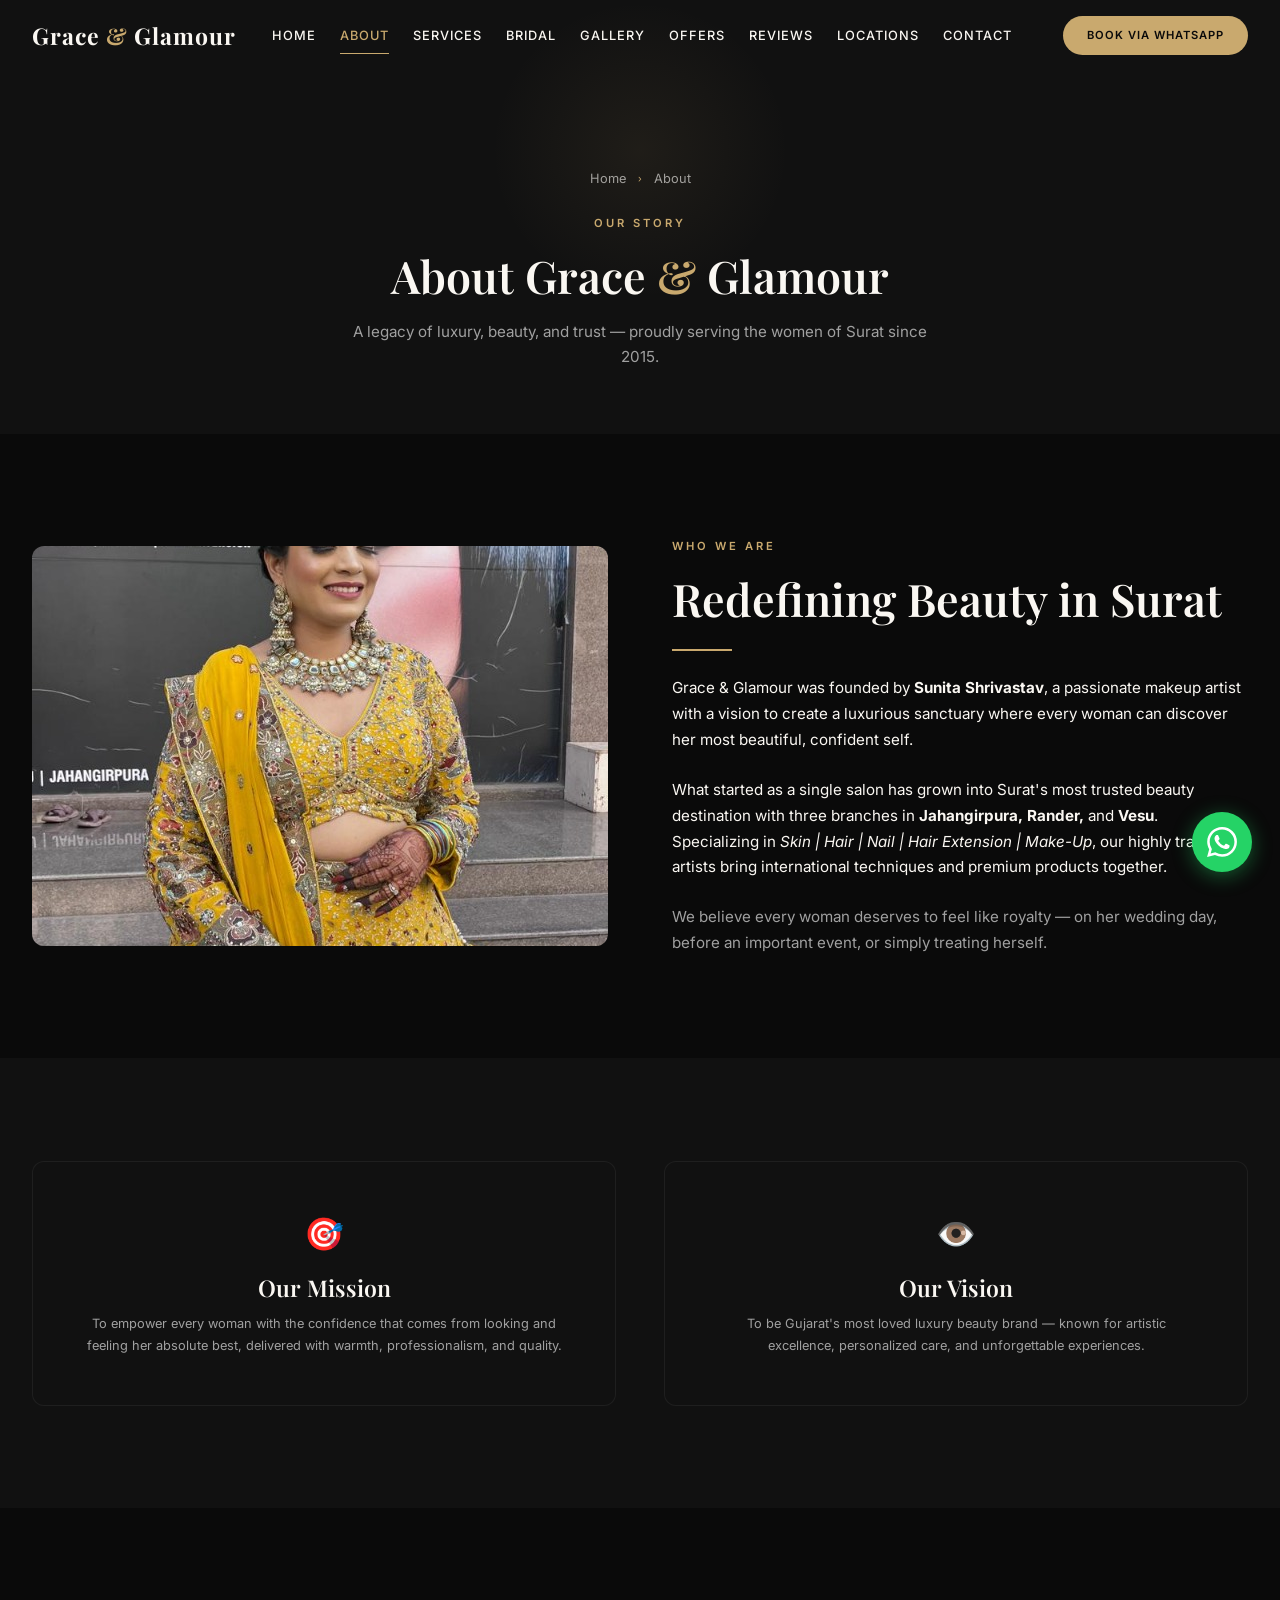
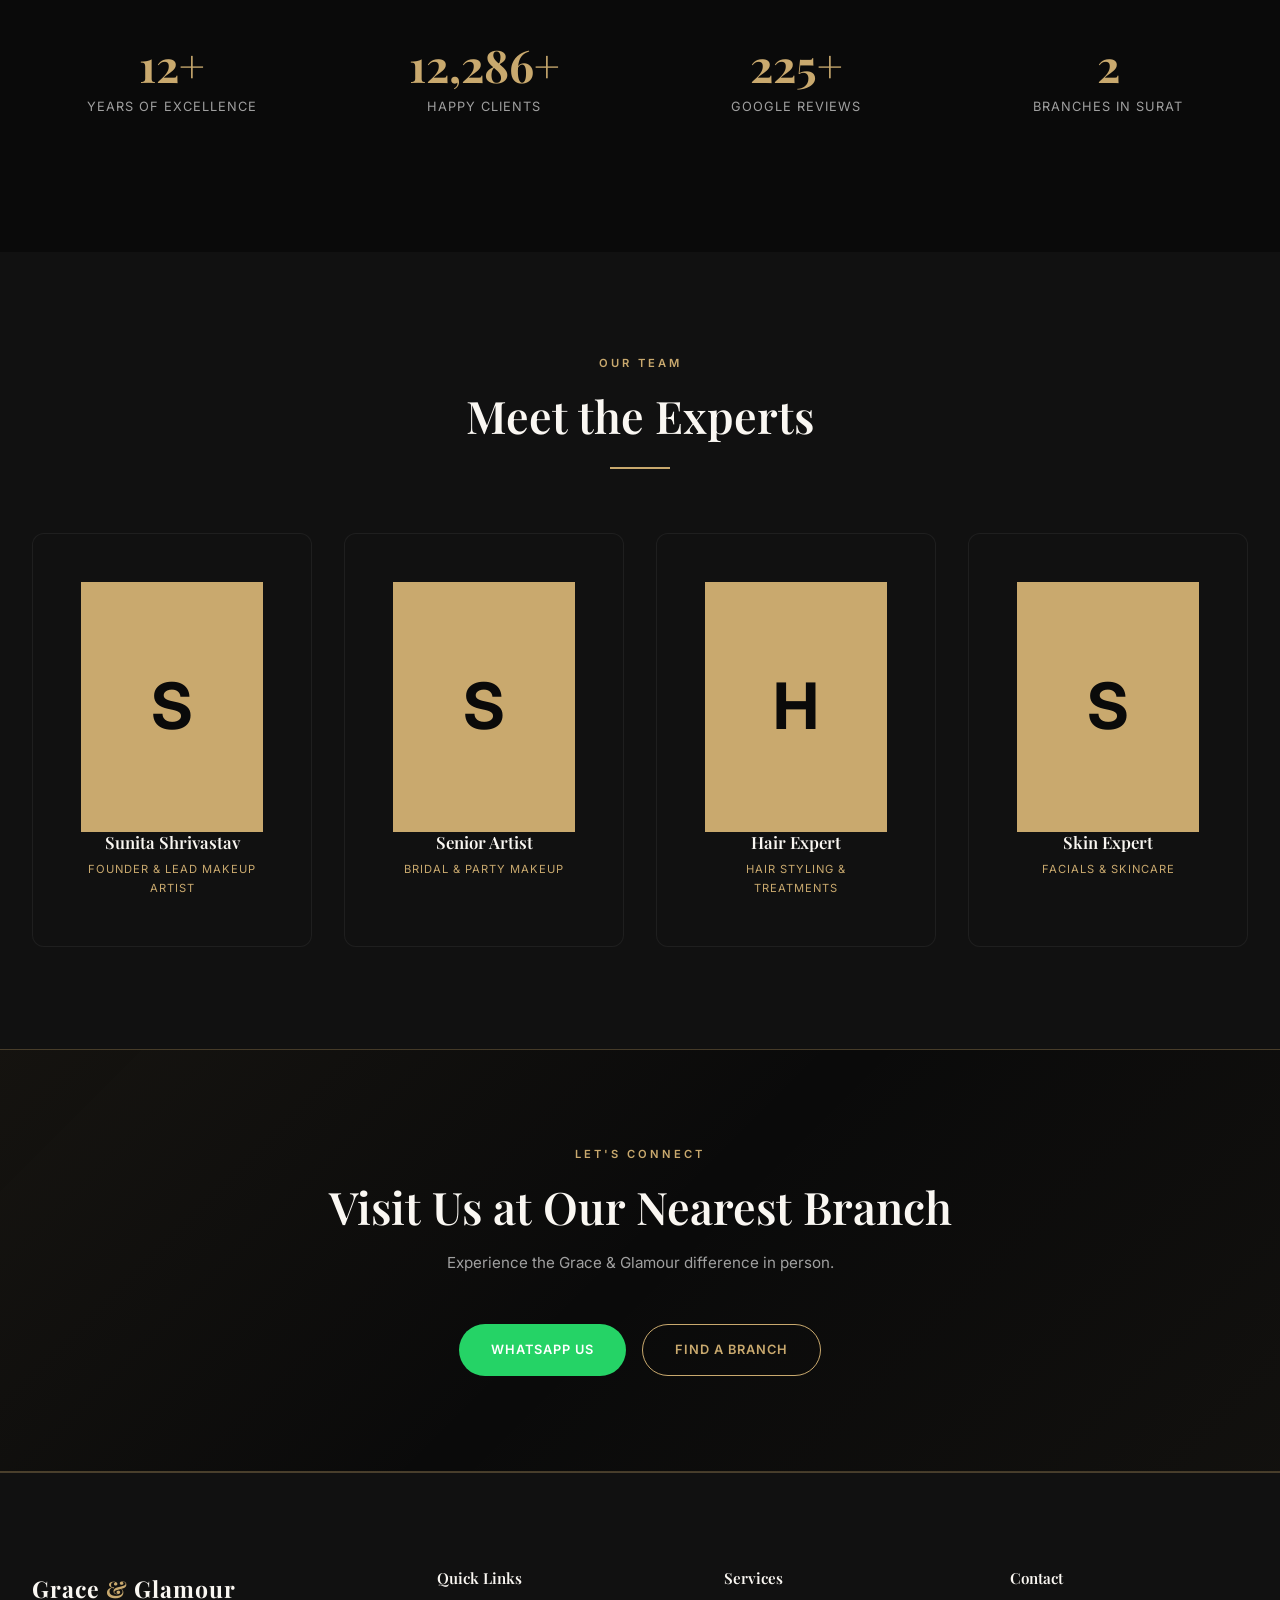
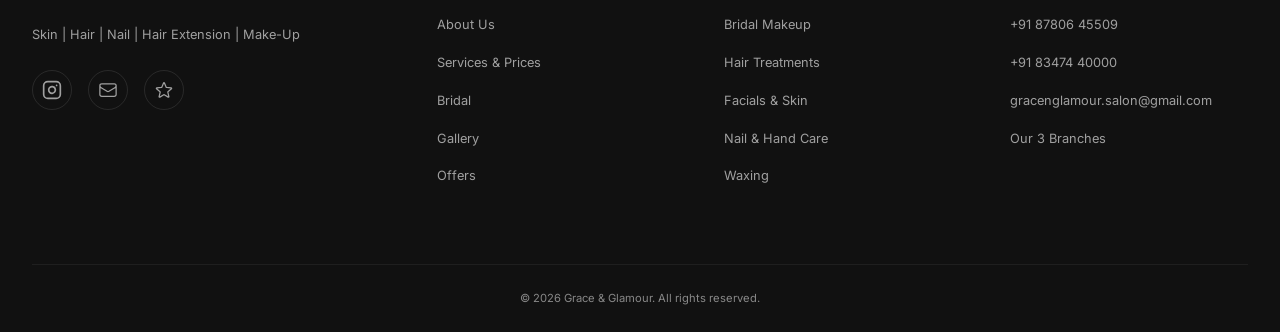
==== about.html @ de6b6950 "first commit" ====
<!DOCTYPE html>
<html lang="en">

<head>
    <meta charset="UTF-8">
    <meta name="viewport" content="width=device-width, initial-scale=1.0">
    <title>About Us — Grace & Glamour | Luxury Beauty Salon in Surat</title>
    <meta name="description"
        content="Grace & Glamour — founded by Sunita Shrivastav. Surat's leading luxury beauty & bridal salon for Skin, Hair, Nail, Hair Extension & Make-Up. 3 branches across Surat.">
    <link rel="canonical" href="https://grace-glamour.vercel.app/about.html">
    <meta property="og:title" content="About Grace & Glamour — Luxury Beauty Salon in Surat">
    <meta property="og:description"
        content="Founded by Sunita Shrivastav. Surat's most trusted luxury beauty & bridal salon.">
    <meta property="og:type" content="website">
    <meta property="og:url" content="https://grace-glamour.vercel.app/about.html">
    <meta name="twitter:card" content="summary_large_image">
    <link rel="icon" type="image/png" href="images/favicon.png">
    <link rel="apple-touch-icon" href="images/favicon.png">
    <link rel="stylesheet" href="css/style.css">
    <script type="application/ld+json">
    {
      "@context": "https://schema.org",
      "@type": "BreadcrumbList",
      "itemListElement": [
        {"@type": "ListItem", "position": 1, "name": "Home", "item": "https://grace-glamour.vercel.app/"},
        {"@type": "ListItem", "position": 2, "name": "About", "item": "https://grace-glamour.vercel.app/about.html"}
      ]
    }
    </script>
</head>

<body>

    <nav class="navbar" id="navbar">
        <div class="container">
            <a href="index.html" class="nav-logo">Grace <span>&</span> Glamour</a>
            <div class="nav-links">
                <a href="index.html">Home</a><a href="about.html" class="active">About</a><a
                    href="services.html">Services</a><a href="bridal.html">Bridal</a><a
                    href="gallery.html">Gallery</a><a href="offers.html">Offers</a><a
                    href="testimonials.html">Reviews</a><a href="locations.html">Locations</a><a
                    href="contact.html">Contact</a>
            </div>
            <a href="https://wa.me/918780645509?text=Hi%20Grace%20%26%20Glamour!" class="btn btn-primary btn-sm nav-cta"
                target="_blank" rel="noopener">Book via WhatsApp</a>
            <button class="nav-toggle" aria-label="Toggle navigation"><span></span><span></span><span></span></button>
        </div>
    </nav>
    <div class="nav-overlay"></div>
    <div class="nav-drawer">
        <a href="index.html">Home</a><a href="about.html">About</a><a href="services.html">Services</a><a
            href="bridal.html">Bridal</a><a href="gallery.html">Gallery</a><a href="offers.html">Offers</a><a
            href="testimonials.html">Reviews</a><a href="locations.html">Locations</a><a href="contact.html">Contact</a>
        <a href="https://wa.me/918780645509" class="btn btn-whatsapp" target="_blank" rel="noopener"> WhatsApp Us</a>
    </div>

    <section class="page-hero">
        <div class="container">
            <div class="breadcrumb"><a href="index.html">Home</a><span class="separator">›</span><span>About</span>
            </div>
            <span class="section-label">Our Story</span>
            <h1>About Grace <span class="text-gold">&</span> Glamour</h1>
            <p>A legacy of luxury, beauty, and trust — proudly serving the women of Surat since 2015.</p>
        </div>
    </section>

    <section class="section">
        <div class="container">
            <div class="grid grid-2" style="align-items: center; gap: var(--space-3xl);">
                <div class="reveal">
                    <img src="images/about-salon.jpg" alt="Grace & Glamour luxury salon interior"
                        style="border-radius: var(--radius-lg); width: 100%; height: 400px; object-fit: cover;"
                        loading="lazy">
                </div>
                <div class="reveal">
                    <span class="section-label">Who We Are</span>
                    <h2>Redefining Beauty in Surat</h2>
                    <div class="divider" style="margin-left: 0;"></div>
                    <p style="margin-bottom: var(--space-lg);">Grace & Glamour was founded by <strong>Sunita
                            Shrivastav</strong>, a passionate makeup artist with a vision to create a luxurious
                        sanctuary where every woman can discover her most beautiful, confident self.</p>
                    <p style="margin-bottom: var(--space-lg);">What started as a single salon has grown into Surat's
                        most trusted beauty destination with three branches in <strong>Jahangirpura, Rander,</strong>
                        and <strong>Vesu</strong>. Specializing in <em>Skin | Hair | Nail | Hair Extension |
                            Make-Up</em>, our highly trained artists bring international techniques and premium products
                        together.</p>
                    <p class="text-muted">We believe every woman deserves to feel like royalty — on her wedding day,
                        before an important event, or simply treating herself.</p>
                </div>
            </div>
        </div>
    </section>

    <section class="section" style="background: var(--color-black-light);">
        <div class="container">
            <div class="grid grid-2" style="gap: var(--space-2xl);">
                <div class="card reveal" style="text-align: center;">
                    <div class="card-icon" style="margin: 0 auto var(--space-md); font-size: 2rem;">🎯</div>
                    <h3>Our Mission</h3>
                    <p>To empower every woman with the confidence that comes from looking and feeling her absolute best,
                        delivered with warmth, professionalism, and quality.</p>
                </div>
                <div class="card reveal" style="text-align: center;">
                    <div class="card-icon" style="margin: 0 auto var(--space-md); font-size: 2rem;">👁️</div>
                    <h3>Our Vision</h3>
                    <p>To be Gujarat's most loved luxury beauty brand — known for artistic excellence, personalized
                        care, and unforgettable experiences.</p>
                </div>
            </div>
        </div>
    </section>

    <section class="section">
        <div class="container">
            <div class="stats-grid reveal">
                <div class="stat-item">
                    <div class="stat-number" data-count="15" data-suffix="+">0</div>
                    <div class="stat-label">Years of Excellence</div>
                </div>
                <div class="stat-item">
                    <div class="stat-number" data-count="15000" data-suffix="+">0</div>
                    <div class="stat-label">Happy Clients</div>
                </div>
                <div class="stat-item">
                    <div class="stat-number" data-count="275" data-suffix="+">0</div>
                    <div class="stat-label">Google Reviews</div>
                </div>
                <div class="stat-item">
                    <div class="stat-number" data-count="3">0</div>
                    <div class="stat-label">Branches in Surat</div>
                </div>
            </div>
        </div>
    </section>

    <section class="section" style="background: var(--color-black-light);">
        <div class="container">
            <div class="section-header reveal">
                <span class="section-label">Our Team</span>
                <h2 class="section-title">Meet the Experts</h2>
                <div class="divider"></div>
            </div>
            <div class="grid grid-4">
                <div class="card team-card reveal">
                    <div
                        style="width: 100%; height: 250px; background: var(--color-gold); display: flex; align-items: center; justify-content: center; font-size: 4rem; font-weight: 700; color: var(--color-black);">
                        S</div>
                    <h4>Sunita Shrivastav</h4>
                    <div class="role">Founder & Lead Makeup Artist</div>
                </div>
                <div class="card team-card reveal">
                    <div
                        style="width: 100%; height: 250px; background: var(--color-gold); display: flex; align-items: center; justify-content: center; font-size: 4rem; font-weight: 700; color: var(--color-black);">
                        S</div>
                    <h4>Senior Artist</h4>
                    <div class="role">Bridal & Party Makeup</div>
                </div>
                <div class="card team-card reveal">
                    <div
                        style="width: 100%; height: 250px; background: var(--color-gold); display: flex; align-items: center; justify-content: center; font-size: 4rem; font-weight: 700; color: var(--color-black);">
                        H</div>
                    <h4>Hair Expert</h4>
                    <div class="role">Hair Styling & Treatments</div>
                </div>
                <div class="card team-card reveal">
                    <div
                        style="width: 100%; height: 250px; background: var(--color-gold); display: flex; align-items: center; justify-content: center; font-size: 4rem; font-weight: 700; color: var(--color-black);">
                        S</div>
                    <h4>Skin Expert</h4>
                    <div class="role">Facials & Skincare</div>
                </div>
            </div>
        </div>
    </section>

    <section class="cta-banner">
        <div class="container reveal">
            <span class="section-label">Let's Connect</span>
            <h2>Visit Us at Our Nearest Branch</h2>
            <p>Experience the Grace & Glamour difference in person.</p>
            <div style="display: flex; gap: var(--space-md); justify-content: center; flex-wrap: wrap;">
                <a href="https://wa.me/918780645509" class="btn btn-whatsapp" target="_blank" rel="noopener">WhatsApp
                    Us</a>
                <a href="locations.html" class="btn btn-outline">Find a Branch</a>
            </div>
        </div>
    </section>

    <footer class="footer">
        <div class="container">
            <div class="footer-grid">
                <div class="footer-brand"><a href="index.html" class="nav-logo">Grace <span>&amp;</span> Glamour</a>
                    <p>Skin | Hair | Nail | Hair Extension | Make-Up</p>
                    <div class="footer-social"><a href="https://www.instagram.com/grace.n.glamour_salon_academy/"
                            target="_blank" rel="noopener noreferrer" aria-label="Instagram"><svg viewBox="0 0 24 24" width="20" height="20" stroke="currentColor" stroke-width="2" fill="none" stroke-linecap="round" stroke-linejoin="round" class="css-i6dzq1"><rect x="2" y="2" width="20" height="20" rx="5" ry="5"></rect><path d="M16 11.37A4 4 0 1 1 12.63 8 4 4 0 0 1 16 11.37z"></path><line x1="17.5" y1="6.5" x2="17.51" y2="6.5"></line></svg></a><a
                            href="mailto:gracenglamour.salon@gmail.com" aria-label="Email"><svg xmlns="http://www.w3.org/2000/svg" fill="none" viewBox="0 0 24 24" stroke-width="1.5" stroke="currentColor" width="20" height="20"><path stroke-linecap="round" stroke-linejoin="round" d="M21.75 6.75v10.5a2.25 2.25 0 01-2.25 2.25h-15a2.25 2.25 0 01-2.25-2.25V6.75m19.5 0A2.25 2.25 0 0019.5 4.5h-15a2.25 2.25 0 00-2.25 2.25m19.5 0v.243a2.25 2.25 0 01-1.07 1.916l-7.5 4.615a2.25 2.25 0 01-2.36 0L3.32 8.91a2.25 2.25 0 01-1.07-1.916V6.75" /></svg></a><a
                            href="https://g.page/r/CR6FOvfgBTPnEBM/review" target="_blank" rel="noopener noreferrer"
                            aria-label="Google Reviews"><svg xmlns="http://www.w3.org/2000/svg" fill="none" viewBox="0 0 24 24" stroke-width="1.5" stroke="currentColor" width="20" height="20"><path stroke-linecap="round" stroke-linejoin="round" d="M11.48 3.499a.562.562 0 011.04 0l2.125 5.111a.563.563 0 00.475.345l5.518.442c.499.04.701.663.321.988l-4.204 3.602a.563.563 0 00-.182.557l1.285 5.385a.562.562 0 01-.84.61l-4.725-2.885a.563.563 0 00-.586 0L6.982 20.54a.562.562 0 01-.84-.61l1.285-5.386a.562.562 0 00-.182-.557l-4.204-3.602a.563.563 0 01.321-.988l5.518-.442a.563.563 0 00.475-.345L11.48 3.5z" /></svg></a></div>
                </div>
                <div class="footer-col">
                    <h4>Quick Links</h4>
                    <ul>
                        <li><a href="about.html">About Us</a></li>
                        <li><a href="services.html">Services &amp; Prices</a></li>
                        <li><a href="bridal.html">Bridal</a></li>
                        <li><a href="gallery.html">Gallery</a></li>
                        <li><a href="offers.html">Offers</a></li>
                    </ul>
                </div>
                <div class="footer-col">
                    <h4>Services</h4>
                    <ul>
                        <li><a href="bridal.html">Bridal Makeup</a></li>
                        <li><a href="services.html#hair">Hair Treatments</a></li>
                        <li><a href="services.html#facials">Facials &amp; Skin</a></li>
                        <li><a href="services.html#hand-leg">Nail &amp; Hand Care</a></li>
                        <li><a href="services.html#waxing">Waxing</a></li>
                    </ul>
                </div>
                <div class="footer-col">
                    <h4>Contact</h4>
                    <ul>
                        <li><a href="tel:+918780645509">+91 87806 45509</a></li>
                        <li><a href="tel:+918347440000">+91 83474 40000</a></li>
                        <li><a href="mailto:gracenglamour.salon@gmail.com">gracenglamour.salon@gmail.com</a></li>
                        <li><a href="locations.html">Our 3 Branches</a></li>
                    </ul>
                </div>
            </div>
            <div class="footer-bottom">
                <p>&copy; 2026 Grace &amp; Glamour. All rights reserved.</p>
            </div>
        </div>
    </footer>

    <a href="https://wa.me/918780645509" class="whatsapp-float" target="_blank" rel="noopener"
        aria-label="Chat on WhatsApp">
        <svg viewBox="0 0 24 24">
            <path
                d="M17.472 14.382c-.297-.149-1.758-.867-2.03-.967-.273-.099-.471-.148-.67.15-.197.297-.767.966-.94 1.164-.173.199-.347.223-.644.075-.297-.15-1.255-.463-2.39-1.475-.883-.788-1.48-1.761-1.653-2.059-.173-.297-.018-.458.13-.606.134-.133.298-.347.446-.52.149-.174.198-.298.298-.497.099-.198.05-.371-.025-.52-.075-.149-.669-1.612-.916-2.207-.242-.579-.487-.5-.669-.51-.173-.008-.371-.01-.57-.01-.198 0-.52.074-.792.372-.272.297-1.04 1.016-1.04 2.479 0 1.462 1.065 2.875 1.213 3.074.149.198 2.096 3.2 5.077 4.487.709.306 1.262.489 1.694.625.712.227 1.36.195 1.871.118.571-.085 1.758-.719 2.006-1.413.248-.694.248-1.289.173-1.413-.074-.124-.272-.198-.57-.347m-5.421 7.403h-.004a9.87 9.87 0 01-5.031-1.378l-.361-.214-3.741.982.998-3.648-.235-.374a9.86 9.86 0 01-1.51-5.26c.001-5.45 4.436-9.884 9.888-9.884 2.64 0 5.122 1.03 6.988 2.898a9.825 9.825 0 012.893 6.994c-.003 5.45-4.437 9.884-9.885 9.884m8.413-18.297A11.815 11.815 0 0012.05 0C5.495 0 .16 5.335.157 11.892c0 2.096.547 4.142 1.588 5.945L.057 24l6.305-1.654a11.882 11.882 0 005.683 1.448h.005c6.554 0 11.89-5.335 11.893-11.893a11.821 11.821 0 00-3.48-8.413z" />
        </svg>
    </a>
    <script src="js/main.js"></script>
</body>

</html>
---- css/style.css ----
/* ============================================
   GRACE & GLAMOUR — Design System
   Luxury Beauty & Bridal Salon, Surat
   ============================================ */

/* --- Google Fonts --- */
@import url('https://fonts.googleapis.com/css2?family=Playfair+Display:ital,wght@0,400;0,500;0,600;0,700;1,400;1,500&family=Inter:wght@300;400;500;600;700&display=swap');

/* --- CSS Custom Properties --- */
:root {
  /* Colors */
  --color-black: #0a0a0a;
  --color-black-light: #111111;
  --color-charcoal: #1a1a1a;
  --color-dark-gray: #222222;
  --color-gray: #333333;
  --color-muted: #888888;
  --color-text-muted: #a0a0a0;
  --color-ivory: #faf7f2;
  --color-white: #ffffff;
  --color-gold: #c9a96e;
  --color-gold-light: #d4ba85;
  --color-gold-dark: #b8944f;
  --color-rose: #d4a0a0;
  --color-whatsapp: #25D366;

  /* Typography */
  --font-heading: 'Playfair Display', Georgia, 'Times New Roman', serif;
  --font-body: 'Inter', -apple-system, BlinkMacSystemFont, 'Segoe UI', sans-serif;

  /* Font Sizes (fluid) */
  --fs-xs: clamp(0.7rem, 0.8vw, 0.8rem);
  --fs-sm: clamp(0.8rem, 0.9vw, 0.9rem);
  --fs-base: clamp(0.95rem, 1vw, 1.05rem);
  --fs-md: clamp(1.05rem, 1.2vw, 1.2rem);
  --fs-lg: clamp(1.3rem, 1.8vw, 1.6rem);
  --fs-xl: clamp(1.6rem, 2.5vw, 2.2rem);
  --fs-2xl: clamp(2rem, 3.5vw, 3rem);
  --fs-3xl: clamp(2.5rem, 5vw, 4rem);
  --fs-hero: clamp(2.8rem, 6vw, 5rem);

  /* Spacing */
  --space-xs: 0.5rem;
  --space-sm: 0.75rem;
  --space-md: 1rem;
  --space-lg: 1.5rem;
  --space-xl: 2rem;
  --space-2xl: 3rem;
  --space-3xl: 4rem;
  --space-4xl: 6rem;
  --space-section: clamp(4rem, 8vw, 7rem);

  /* Borders & Radius */
  --radius-sm: 4px;
  --radius-md: 8px;
  --radius-lg: 12px;
  --radius-xl: 20px;
  --radius-full: 9999px;
  --border-gold: 1px solid rgba(201, 169, 110, 0.3);
  --border-subtle: 1px solid rgba(255, 255, 255, 0.06);

  /* Shadows */
  --shadow-sm: 0 2px 8px rgba(0, 0, 0, 0.3);
  --shadow-md: 0 4px 20px rgba(0, 0, 0, 0.4);
  --shadow-lg: 0 8px 40px rgba(0, 0, 0, 0.5);
  --shadow-gold: 0 4px 20px rgba(201, 169, 110, 0.15);

  /* Transitions */
  --transition-fast: 0.2s ease;
  --transition-base: 0.3s ease;
  --transition-slow: 0.5s ease;

  /* Layout */
  --max-width: 1280px;
  --nav-height: 72px;
}

/* --- Reset & Base --- */
*,
*::before,
*::after {
  margin: 0;
  padding: 0;
  box-sizing: border-box;
}

html {
  scroll-behavior: smooth;
  -webkit-text-size-adjust: 100%;
}

body {
  font-family: var(--font-body);
  font-size: var(--fs-base);
  font-weight: 400;
  line-height: 1.7;
  color: var(--color-ivory);
  background-color: var(--color-black);
  -webkit-font-smoothing: antialiased;
  -moz-osx-font-smoothing: grayscale;
  overflow-x: hidden;
}

a {
  color: var(--color-gold);
  text-decoration: none;
  transition: color var(--transition-fast);
}

a:hover {
  color: var(--color-gold-light);
}

img {
  max-width: 100%;
  height: auto;
  display: block;
}

ul,
ol {
  list-style: none;
}

button {
  font-family: var(--font-body);
  cursor: pointer;
  border: none;
  outline: none;
}

input,
textarea,
select {
  font-family: var(--font-body);
  outline: none;
}

::selection {
  background: var(--color-gold);
  color: var(--color-black);
}

/* --- Typography --- */
h1,
h2,
h3,
h4,
h5,
h6 {
  font-family: var(--font-heading);
  font-weight: 600;
  line-height: 1.2;
  color: var(--color-ivory);
}

h1 {
  font-size: var(--fs-hero);
}

h2 {
  font-size: var(--fs-2xl);
}

h3 {
  font-size: var(--fs-xl);
}

h4 {
  font-size: var(--fs-lg);
}

h5 {
  font-size: var(--fs-md);
}

.section-label {
  font-family: var(--font-body);
  font-size: var(--fs-xs);
  font-weight: 600;
  letter-spacing: 3px;
  text-transform: uppercase;
  color: var(--color-gold);
  display: block;
  margin-bottom: var(--space-md);
}

.section-title {
  font-size: var(--fs-2xl);
  margin-bottom: var(--space-lg);
}

.section-subtitle {
  font-size: var(--fs-md);
  color: var(--color-text-muted);
  max-width: 600px;
  line-height: 1.8;
}

.text-gold {
  color: var(--color-gold);
}

.text-muted {
  color: var(--color-text-muted);
}

.text-center {
  text-align: center;
}

/* --- Layout --- */
.container {
  width: 100%;
  max-width: var(--max-width);
  margin: 0 auto;
  padding: 0 var(--space-xl);
}

.section {
  padding: var(--space-section) 0;
}

.section-header {
  text-align: center;
  margin-bottom: var(--space-3xl);
}

.grid {
  display: grid;
  gap: var(--space-xl);
}

.grid-2 {
  grid-template-columns: 1fr;
}

.grid-3 {
  grid-template-columns: 1fr;
}

.grid-4 {
  grid-template-columns: 1fr;
}

@media (min-width: 768px) {
  .grid-2 {
    grid-template-columns: repeat(2, 1fr);
  }

  .grid-3 {
    grid-template-columns: repeat(2, 1fr);
  }

  .grid-4 {
    grid-template-columns: repeat(2, 1fr);
  }
}

@media (min-width: 1024px) {
  .grid-3 {
    grid-template-columns: repeat(3, 1fr);
  }

  .grid-4 {
    grid-template-columns: repeat(4, 1fr);
  }
}

/* --- Buttons --- */
.btn {
  display: inline-flex;
  align-items: center;
  justify-content: center;
  gap: var(--space-sm);
  padding: 14px 32px;
  font-size: var(--fs-sm);
  font-weight: 600;
  letter-spacing: 1px;
  text-transform: uppercase;
  border-radius: var(--radius-full);
  transition: all var(--transition-base);
  white-space: nowrap;
}

.btn-primary {
  background: var(--color-gold);
  color: var(--color-black);
}

.btn-primary:hover {
  background: var(--color-gold-light);
  color: var(--color-black);
  transform: translateY(-2px);
  box-shadow: var(--shadow-gold);
}

.btn-outline {
  background: transparent;
  color: var(--color-gold);
  border: 1px solid var(--color-gold);
}

.btn-outline:hover {
  background: var(--color-gold);
  color: var(--color-black);
  transform: translateY(-2px);
}

.btn-whatsapp {
  background: var(--color-whatsapp);
  color: var(--color-white);
}

.btn-whatsapp:hover {
  background: #20bd5a;
  color: var(--color-white);
  transform: translateY(-2px);
  box-shadow: 0 4px 20px rgba(37, 211, 102, 0.3);
}

.btn-sm {
  padding: 10px 24px;
  font-size: var(--fs-xs);
}

/* --- Navigation --- */
.navbar {
  position: fixed;
  top: 0;
  left: 0;
  right: 0;
  z-index: 1000;
  padding: var(--space-md) 0;
  transition: all var(--transition-base);
  background: transparent;
}

.navbar.scrolled {
  background: rgba(10, 10, 10, 0.95);
  backdrop-filter: blur(20px);
  -webkit-backdrop-filter: blur(20px);
  box-shadow: 0 1px 0 rgba(201, 169, 110, 0.1);
  padding: var(--space-sm) 0;
}

.navbar .container {
  display: flex;
  align-items: center;
  justify-content: space-between;
  gap: var(--space-xl);
}

.nav-logo {
  font-family: var(--font-heading);
  font-size: var(--fs-lg);
  font-weight: 700;
  color: var(--color-ivory);
  letter-spacing: 1px;
}

.nav-logo span {
  color: var(--color-gold);
}

.nav-links {
  display: none;
  align-items: center;
  gap: var(--space-lg);
}

.nav-links a {
  font-size: var(--fs-sm);
  font-weight: 500;
  color: var(--color-ivory);
  text-transform: uppercase;
  letter-spacing: 1px;
  position: relative;
  padding: var(--space-xs) 0;
}

.nav-links a::after {
  content: '';
  position: absolute;
  bottom: 0;
  left: 0;
  width: 0;
  height: 1px;
  background: var(--color-gold);
  transition: width var(--transition-base);
}

.nav-links a:hover::after,
.nav-links a.active::after {
  width: 100%;
}

.nav-links a:hover,
.nav-links a.active {
  color: var(--color-gold);
}

.nav-cta {
  display: none;
  margin-left: var(--space-md);
}

.nav-toggle {
  display: flex;
  flex-direction: column;
  gap: 5px;
  background: none;
  padding: 8px;
}

.nav-toggle span {
  display: block;
  width: 24px;
  height: 2px;
  background: var(--color-ivory);
  transition: all var(--transition-base);
}

.nav-toggle.active span:nth-child(1) {
  transform: rotate(45deg) translate(5px, 5px);
}

.nav-toggle.active span:nth-child(2) {
  opacity: 0;
}

.nav-toggle.active span:nth-child(3) {
  transform: rotate(-45deg) translate(5px, -5px);
}

/* Mobile Nav Drawer */
.nav-drawer {
  position: fixed;
  top: 0;
  right: -100%;
  width: 100%;
  max-width: 360px;
  height: 100vh;
  background: var(--color-black-light);
  z-index: 999;
  padding: calc(var(--nav-height) + var(--space-xl)) var(--space-xl) var(--space-xl);
  transition: right var(--transition-slow);
  border-left: var(--border-gold);
}

.nav-drawer.open {
  right: 0;
}

.nav-drawer a {
  display: block;
  font-size: var(--fs-lg);
  font-family: var(--font-heading);
  color: var(--color-ivory);
  padding: var(--space-md) 0;
  border-bottom: var(--border-subtle);
  transition: color var(--transition-fast);
}

.nav-drawer a:hover {
  color: var(--color-gold);
}

.nav-drawer .btn {
  margin-top: var(--space-xl);
  width: 100%;
  text-align: center;
}

.nav-overlay {
  position: fixed;
  top: 0;
  left: 0;
  width: 100%;
  height: 100%;
  background: rgba(0, 0, 0, 0.6);
  z-index: 998;
  opacity: 0;
  pointer-events: none;
  transition: opacity var(--transition-base);
}

.nav-overlay.active {
  opacity: 1;
  pointer-events: all;
}

@media (min-width: 1024px) {
  .nav-links {
    display: flex;
  }

  .nav-cta {
    display: inline-flex;
  }

  .nav-toggle {
    display: none;
  }
}

/* --- Hero Section --- */
.hero {
  position: relative;
  min-height: 100vh;
  min-height: 100dvh;
  display: flex;
  flex-direction: column;
  align-items: center;
  text-align: center;
  overflow: hidden;
  padding-top: calc(var(--nav-height) + var(--space-xl));
  padding-bottom: var(--space-xl);
}

.hero-bg {
  position: absolute;
  top: 0;
  left: 0;
  width: 100%;
  height: 100%;
  background-size: cover;
  background-position: center;
  background-repeat: no-repeat;
}

.hero-bg::after {
  content: '';
  position: absolute;
  top: 0;
  left: 0;
  width: 100%;
  height: 100%;
  background: linear-gradient(to bottom,
      rgba(10, 10, 10, 0.5) 0%,
      rgba(10, 10, 10, 0.7) 50%,
      rgba(10, 10, 10, 0.95) 100%);
}

.hero-content {
  position: relative;
  z-index: 2;
  max-width: 800px;
  width: 100%;
  margin: auto 0;
  padding: var(--space-xl) 0;
}

.hero-label {
  font-family: var(--font-body);
  font-size: var(--fs-xs);
  font-weight: 600;
  letter-spacing: 4px;
  text-transform: uppercase;
  color: var(--color-gold);
  margin-bottom: var(--space-lg);
}

.hero h1 {
  margin-bottom: var(--space-lg);
  font-weight: 700;
}

.hero p {
  font-size: var(--fs-md);
  color: var(--color-text-muted);
  margin-bottom: var(--space-2xl);
  line-height: 1.8;
}

.hero-buttons {
  display: flex;
  flex-wrap: wrap;
  gap: var(--space-md);
  justify-content: center;
}

/* Page Hero (smaller, for inner pages) */
.page-hero {
  position: relative;
  padding: calc(var(--nav-height) + var(--space-4xl)) 0 var(--space-3xl);
  text-align: center;
  background: var(--color-black-light);
  overflow: hidden;
}

.page-hero::before {
  content: '';
  position: absolute;
  top: 0;
  left: 50%;
  transform: translateX(-50%);
  width: 300px;
  height: 300px;
  background: radial-gradient(circle, rgba(201, 169, 110, 0.08) 0%, transparent 70%);
  border-radius: 50%;
}

.page-hero .section-label {
  margin-bottom: var(--space-md);
}

.page-hero h1 {
  font-size: var(--fs-2xl);
  margin-bottom: var(--space-md);
}

.page-hero p {
  color: var(--color-text-muted);
  max-width: 600px;
  margin: 0 auto;
}

/* Breadcrumb */
.breadcrumb {
  display: flex;
  align-items: center;
  justify-content: center;
  gap: var(--space-sm);
  font-size: var(--fs-sm);
  color: var(--color-text-muted);
  margin-bottom: var(--space-lg);
}

.breadcrumb a {
  color: var(--color-text-muted);
}

.breadcrumb a:hover {
  color: var(--color-gold);
}

.breadcrumb .separator {
  color: var(--color-gold);
  font-size: 0.6rem;
}

/* --- Cards --- */
.card {
  background: var(--color-black-light);
  border: var(--border-subtle);
  border-radius: var(--radius-lg);
  padding: var(--space-2xl);
  transition: all var(--transition-base);
}

.card:hover {
  border-color: rgba(201, 169, 110, 0.15);
  transform: translateY(-4px);
  box-shadow: var(--shadow-md);
}

.card-glass {
  background: rgba(17, 17, 17, 0.6);
  backdrop-filter: blur(12px);
  -webkit-backdrop-filter: blur(12px);
  border: var(--border-gold);
  border-radius: var(--radius-lg);
  padding: var(--space-2xl);
}

.card-icon {
  width: 48px;
  height: 48px;
  display: flex;
  align-items: center;
  justify-content: center;
  font-size: 1.5rem;
  color: var(--color-gold);
  margin-bottom: var(--space-lg);
}

.card h3 {
  font-size: var(--fs-lg);
  margin-bottom: var(--space-sm);
}

.card h4 {
  font-size: var(--fs-md);
  margin-bottom: var(--space-sm);
}

.card p {
  color: var(--color-text-muted);
  font-size: var(--fs-sm);
  line-height: 1.7;
}

/* Service Card */
.service-card {
  text-align: center;
  padding: var(--space-2xl) var(--space-lg);
}

.service-card .card-icon {
  margin: 0 auto var(--space-lg);
  width: 64px;
  height: 64px;
  border-radius: 50%;
  background: rgba(201, 169, 110, 0.08);
  font-size: 1.5rem;
}

.service-card .btn {
  margin-top: var(--space-lg);
}

/* --- Testimonial Card --- */
.testimonial-card {
  padding: var(--space-2xl);
  position: relative;
}

.testimonial-card::before {
  content: '"';
  font-family: var(--font-heading);
  font-size: 4rem;
  color: rgba(201, 169, 110, 0.2);
  position: absolute;
  top: var(--space-md);
  left: var(--space-lg);
  line-height: 1;
}

.testimonial-text {
  font-size: var(--fs-base);
  font-style: italic;
  color: var(--color-ivory);
  line-height: 1.8;
  margin-bottom: var(--space-lg);
}

.testimonial-author {
  display: flex;
  align-items: center;
  gap: var(--space-md);
}

.testimonial-avatar {
  width: 48px;
  height: 48px;
  border-radius: 50%;
  object-fit: cover;
  border: 2px solid var(--color-gold);
}

.testimonial-name {
  font-family: var(--font-heading);
  font-size: var(--fs-base);
  color: var(--color-ivory);
}

.testimonial-service {
  font-size: var(--fs-xs);
  color: var(--color-gold);
}

.stars {
  color: var(--color-gold);
  font-size: var(--fs-sm);
  margin-bottom: var(--space-md);
  letter-spacing: 2px;
}

/* --- Gallery --- */
.gallery-grid {
  display: grid;
  grid-template-columns: repeat(2, 1fr);
  gap: var(--space-md);
}

@media (min-width: 768px) {
  .gallery-grid {
    grid-template-columns: repeat(3, 1fr);
  }
}

@media (min-width: 1024px) {
  .gallery-grid {
    grid-template-columns: repeat(4, 1fr);
    gap: var(--space-lg);
  }
}

.gallery-item {
  position: relative;
  border-radius: var(--radius-md);
  overflow: hidden;
  cursor: pointer;
  aspect-ratio: 1;
}

.gallery-item img {
  width: 100%;
  height: 100%;
  object-fit: cover;
  transition: transform var(--transition-slow);
}

.gallery-item:hover img {
  transform: scale(1.05);
}

.gallery-item::after {
  content: '';
  position: absolute;
  inset: 0;
  background: linear-gradient(to top, rgba(10, 10, 10, 0.6) 0%, transparent 50%);
  opacity: 0;
  transition: opacity var(--transition-base);
}

.gallery-item:hover::after {
  opacity: 1;
}

.gallery-item-label {
  position: absolute;
  bottom: var(--space-md);
  left: var(--space-md);
  font-size: var(--fs-xs);
  font-weight: 600;
  color: var(--color-ivory);
  text-transform: uppercase;
  letter-spacing: 1px;
  z-index: 2;
  opacity: 0;
  transform: translateY(8px);
  transition: all var(--transition-base);
}

.gallery-item:hover .gallery-item-label {
  opacity: 1;
  transform: translateY(0);
}

/* Filter Tabs */
.filter-tabs {
  display: flex;
  flex-wrap: wrap;
  gap: var(--space-sm);
  justify-content: center;
  margin-bottom: var(--space-2xl);
}

.filter-tab {
  padding: 8px 20px;
  font-size: var(--fs-xs);
  font-weight: 600;
  letter-spacing: 1px;
  text-transform: uppercase;
  color: var(--color-text-muted);
  background: transparent;
  border: 1px solid rgba(255, 255, 255, 0.1);
  border-radius: var(--radius-full);
  cursor: pointer;
  transition: all var(--transition-base);
}

.filter-tab:hover,
.filter-tab.active {
  color: var(--color-black);
  background: var(--color-gold);
  border-color: var(--color-gold);
}

/* Lightbox */
.lightbox {
  position: fixed;
  inset: 0;
  z-index: 2000;
  background: rgba(0, 0, 0, 0.95);
  display: flex;
  align-items: center;
  justify-content: center;
  opacity: 0;
  pointer-events: none;
  transition: opacity var(--transition-base);
}

.lightbox.active {
  opacity: 1;
  pointer-events: all;
}

.lightbox img {
  max-width: 90%;
  max-height: 85vh;
  object-fit: contain;
  border-radius: var(--radius-md);
}

.lightbox-close {
  position: absolute;
  top: var(--space-xl);
  right: var(--space-xl);
  width: 48px;
  height: 48px;
  display: flex;
  align-items: center;
  justify-content: center;
  font-size: 1.5rem;
  color: var(--color-ivory);
  background: rgba(255, 255, 255, 0.1);
  border-radius: 50%;
  cursor: pointer;
  border: none;
  transition: background var(--transition-fast);
}

.lightbox-close:hover {
  background: rgba(255, 255, 255, 0.2);
}

/* --- Before & After --- */
.before-after {
  display: grid;
  grid-template-columns: 1fr 1fr;
  gap: var(--space-md);
  border-radius: var(--radius-lg);
  overflow: hidden;
}

.before-after img {
  width: 100%;
  height: 280px;
  object-fit: cover;
}

.before-after-label {
  text-align: center;
  font-size: var(--fs-xs);
  font-weight: 600;
  letter-spacing: 2px;
  text-transform: uppercase;
  color: var(--color-gold);
  padding: var(--space-sm);
  background: var(--color-black-light);
}

/* --- Location Card --- */
.location-card {
  overflow: hidden;
  padding: 0;
}

.location-card .map-embed {
  width: 100%;
  height: 220px;
  border: none;
}

.location-card-body {
  padding: var(--space-xl);
}

.location-card h3 {
  display: flex;
  align-items: center;
  gap: var(--space-sm);
  margin-bottom: var(--space-md);
}

.location-card .location-info {
  display: flex;
  flex-direction: column;
  gap: var(--space-sm);
  margin-bottom: var(--space-lg);
}

.location-card .location-info li {
  display: flex;
  align-items: flex-start;
  gap: var(--space-sm);
  font-size: var(--fs-sm);
  color: var(--color-text-muted);
}

.location-card .location-info li .icon {
  color: var(--color-gold);
  flex-shrink: 0;
  margin-top: 2px;
}

.location-card .btn {
  width: 100%;
}

/* --- Offer Card --- */
.offer-card {
  overflow: hidden;
  padding: 0;
  position: relative;
}

.offer-card img {
  width: 100%;
  height: 280px;
  object-fit: cover;
}

.offer-card-body {
  padding: var(--space-xl);
}

.offer-card h3 {
  margin-bottom: var(--space-sm);
}

.offer-card p {
  color: var(--color-text-muted);
  font-size: var(--fs-sm);
  margin-bottom: var(--space-lg);
}

.offer-badge {
  position: absolute;
  top: var(--space-md);
  right: var(--space-md);
  background: var(--color-gold);
  color: var(--color-black);
  font-size: var(--fs-xs);
  font-weight: 700;
  padding: 6px 14px;
  border-radius: var(--radius-full);
  text-transform: uppercase;
  letter-spacing: 1px;
}

/* --- Contact Form --- */
.form-group {
  margin-bottom: var(--space-lg);
}

.form-group label {
  display: block;
  font-size: var(--fs-sm);
  font-weight: 500;
  color: var(--color-ivory);
  margin-bottom: var(--space-xs);
}

.form-control {
  width: 100%;
  padding: 14px 18px;
  font-size: var(--fs-base);
  color: var(--color-ivory);
  background: var(--color-charcoal);
  border: 1px solid rgba(255, 255, 255, 0.08);
  border-radius: var(--radius-md);
  transition: border-color var(--transition-fast);
}

.form-control:focus {
  border-color: var(--color-gold);
  box-shadow: 0 0 0 3px rgba(201, 169, 110, 0.1);
}

.form-control::placeholder {
  color: var(--color-muted);
}

textarea.form-control {
  resize: vertical;
  min-height: 120px;
}

select.form-control {
  appearance: none;
  background-image: url("data:image/svg+xml,%3Csvg xmlns='http://www.w3.org/2000/svg' width='12' height='12' fill='%23888' viewBox='0 0 16 16'%3E%3Cpath d='M8 11L3 6h10z'/%3E%3C/svg%3E");
  background-repeat: no-repeat;
  background-position: right 14px center;
  padding-right: 40px;
}

select.form-control option {
  background: var(--color-charcoal);
  color: var(--color-ivory);
}

.form-row {
  display: grid;
  grid-template-columns: 1fr;
  gap: var(--space-lg);
}

@media (min-width: 768px) {
  .form-row {
    grid-template-columns: 1fr 1fr;
  }
}

/* Toast */
.toast {
  position: fixed;
  bottom: 100px;
  left: 50%;
  transform: translateX(-50%) translateY(20px);
  padding: 14px 28px;
  border-radius: var(--radius-md);
  font-size: var(--fs-sm);
  font-weight: 500;
  z-index: 3000;
  opacity: 0;
  pointer-events: none;
  transition: all var(--transition-base);
}

.toast.show {
  opacity: 1;
  transform: translateX(-50%) translateY(0);
  pointer-events: all;
}

.toast-success {
  background: var(--color-whatsapp);
  color: var(--color-white);
}

.toast-error {
  background: #e74c3c;
  color: var(--color-white);
}

/* --- Counters (Stats) --- */
.stats-grid {
  display: grid;
  grid-template-columns: repeat(2, 1fr);
  gap: var(--space-xl);
}

@media (min-width: 768px) {
  .stats-grid {
    grid-template-columns: repeat(4, 1fr);
  }
}

.stat-item {
  text-align: center;
  padding: var(--space-xl);
}

.stat-number {
  font-family: var(--font-heading);
  font-size: var(--fs-2xl);
  font-weight: 700;
  color: var(--color-gold);
  line-height: 1;
  margin-bottom: var(--space-xs);
}

.stat-label {
  font-size: var(--fs-sm);
  color: var(--color-text-muted);
  text-transform: uppercase;
  letter-spacing: 1px;
}

/* --- CTA Banner --- */
.cta-banner {
  position: relative;
  padding: var(--space-4xl) 0;
  text-align: center;
  overflow: hidden;
}

.cta-banner::before {
  content: '';
  position: absolute;
  inset: 0;
  background: linear-gradient(135deg, rgba(201, 169, 110, 0.06) 0%, transparent 50%, rgba(201, 169, 110, 0.04) 100%);
  border-top: var(--border-gold);
  border-bottom: var(--border-gold);
}

.cta-banner .container {
  position: relative;
}

.cta-banner h2 {
  margin-bottom: var(--space-md);
}

.cta-banner p {
  color: var(--color-text-muted);
  max-width: 500px;
  margin: 0 auto var(--space-2xl);
}

/* --- WhatsApp Floating Button --- */
.whatsapp-float {
  position: fixed;
  bottom: 28px;
  right: 28px;
  width: 60px;
  height: 60px;
  display: flex;
  align-items: center;
  justify-content: center;
  background: var(--color-whatsapp);
  border-radius: 50%;
  z-index: 900;
  box-shadow: 0 4px 20px rgba(37, 211, 102, 0.4);
  transition: transform var(--transition-fast);
  animation: pulse-glow 2s infinite;
}

.whatsapp-float:hover {
  transform: scale(1.1);
}

.whatsapp-float svg {
  width: 30px;
  height: 30px;
  fill: white;
}

@keyframes pulse-glow {

  0%,
  100% {
    box-shadow: 0 4px 20px rgba(37, 211, 102, 0.4);
  }

  50% {
    box-shadow: 0 4px 30px rgba(37, 211, 102, 0.6);
  }
}

/* --- Footer --- */
.footer {
  background: var(--color-black-light);
  border-top: var(--border-gold);
  padding: var(--space-4xl) 0 0;
}

.footer-grid {
  display: grid;
  grid-template-columns: 1fr;
  gap: var(--space-2xl);
  margin-bottom: var(--space-3xl);
}

@media (min-width: 768px) {
  .footer-grid {
    grid-template-columns: 1.5fr 1fr 1fr 1fr;
  }
}

.footer-brand p {
  color: var(--color-text-muted);
  font-size: var(--fs-sm);
  margin-top: var(--space-md);
  line-height: 1.7;
}

.footer-social {
  display: flex;
  gap: var(--space-md);
  margin-top: var(--space-lg);
}

.footer-social a {
  width: 40px;
  height: 40px;
  display: flex;
  align-items: center;
  justify-content: center;
  border: 1px solid rgba(255, 255, 255, 0.1);
  border-radius: 50%;
  color: var(--color-text-muted);
  font-size: 1rem;
  transition: all var(--transition-fast);
}

.footer-social a:hover {
  border-color: var(--color-gold);
  color: var(--color-gold);
}

.footer-col h4 {
  font-family: var(--font-heading);
  font-size: var(--fs-base);
  margin-bottom: var(--space-lg);
  color: var(--color-ivory);
}

.footer-col ul li {
  margin-bottom: var(--space-sm);
}

.footer-col ul li a {
  font-size: var(--fs-sm);
  color: var(--color-text-muted);
  transition: color var(--transition-fast);
}

.footer-col ul li a:hover {
  color: var(--color-gold);
}

.footer-bottom {
  border-top: var(--border-subtle);
  padding: var(--space-lg) 0;
  text-align: center;
  font-size: var(--fs-xs);
  color: var(--color-muted);
}

/* --- Scroll Reveal Animation --- */
.reveal {
  opacity: 0;
  transform: translateY(30px);
  transition: opacity 0.6s ease, transform 0.6s ease;
}

.reveal.visible {
  opacity: 1;
  transform: translateY(0);
}

/* --- Divider --- */
.divider {
  width: 60px;
  height: 2px;
  background: var(--color-gold);
  margin: var(--space-lg) auto;
}

/* --- Team Card --- */
.team-card {
  text-align: center;
  padding: var(--space-2xl);
}

.team-card img {
  width: 120px;
  height: 120px;
  border-radius: 50%;
  object-fit: cover;
  margin: 0 auto var(--space-lg);
  border: 2px solid rgba(201, 169, 110, 0.3);
}

.team-card h4 {
  margin-bottom: var(--space-xs);
}

.team-card .role {
  font-size: var(--fs-xs);
  color: var(--color-gold);
  text-transform: uppercase;
  letter-spacing: 1px;
}

/* --- Packages (Bridal) --- */
.package-card {
  text-align: center;
  padding: var(--space-2xl);
  position: relative;
}

.package-card.featured {
  border-color: rgba(201, 169, 110, 0.3);
  background: linear-gradient(135deg, rgba(201, 169, 110, 0.04) 0%, var(--color-black-light) 100%);
}

.package-card.featured::before {
  content: 'Most Popular';
  position: absolute;
  top: -1px;
  left: 50%;
  transform: translateX(-50%);
  background: var(--color-gold);
  color: var(--color-black);
  font-size: var(--fs-xs);
  font-weight: 700;
  padding: 4px 16px;
  border-radius: 0 0 var(--radius-md) var(--radius-md);
  text-transform: uppercase;
  letter-spacing: 1px;
}

.package-card h3 {
  margin-bottom: var(--space-md);
}

.package-card .package-features {
  text-align: left;
  margin-bottom: var(--space-xl);
}

.package-card .package-features li {
  font-size: var(--fs-sm);
  color: var(--color-text-muted);
  padding: var(--space-sm) 0;
  border-bottom: var(--border-subtle);
  display: flex;
  align-items: center;
  gap: var(--space-sm);
}

.package-card .package-features li .check {
  color: var(--color-gold);
}

/* --- Contact Info Card --- */
.info-card {
  display: flex;
  align-items: flex-start;
  gap: var(--space-md);
  padding: var(--space-lg);
  background: var(--color-charcoal);
  border-radius: var(--radius-md);
}

.info-card .icon {
  color: var(--color-gold);
  font-size: 1.2rem;
  flex-shrink: 0;
  margin-top: 2px;
}

.info-card h4 {
  font-size: var(--fs-base);
  margin-bottom: var(--space-xs);
}

.info-card p {
  font-size: var(--fs-sm);
  color: var(--color-text-muted);
}

/* --- Responsive Utilities --- */
@media (max-width: 767px) {
  .container {
    padding: 0 var(--space-md);
  }

  .section {
    padding: var(--space-3xl) 0;
  }

  .hide-mobile {
    display: none !important;
  }
}

@media (min-width: 768px) {
  .hide-desktop {
    display: none !important;
  }
}

/* --- Pricing Table --- */
.price-table {
  width: 100%;
  border-collapse: separate;
  border-spacing: 0;
}

.price-table thead th {
  font-family: var(--font-heading);
  font-size: var(--fs-sm);
  font-weight: 600;
  color: var(--color-gold);
  text-transform: uppercase;
  letter-spacing: 1px;
  padding: var(--space-md) var(--space-lg);
  border-bottom: 1px solid rgba(201, 169, 110, 0.2);
  text-align: left;
}

.price-table thead th:last-child {
  text-align: right;
}

.price-table tbody tr {
  transition: background var(--transition-fast);
}

.price-table tbody tr:hover {
  background: rgba(201, 169, 110, 0.04);
}

.price-table tbody td {
  padding: var(--space-md) var(--space-lg);
  font-size: var(--fs-sm);
  color: var(--color-ivory);
  border-bottom: var(--border-subtle);
}

.price-table tbody td:last-child {
  text-align: right;
  font-weight: 600;
  color: var(--color-gold);
  white-space: nowrap;
}

.price-table tbody td .note {
  font-size: var(--fs-xs);
  color: var(--color-text-muted);
  display: block;
  margin-top: 2px;
}

/* --- Service Section Anchor Nav --- */
.service-nav {
  display: flex;
  flex-wrap: wrap;
  gap: var(--space-sm);
  justify-content: center;
  margin-bottom: var(--space-3xl);
}

.service-nav a {
  padding: 8px 20px;
  font-size: var(--fs-xs);
  font-weight: 600;
  letter-spacing: 1px;
  text-transform: uppercase;
  color: var(--color-text-muted);
  border: 1px solid rgba(255, 255, 255, 0.08);
  border-radius: var(--radius-full);
  transition: all var(--transition-base);
}

.service-nav a:hover,
.service-nav a.active {
  color: var(--color-gold);
  border-color: var(--color-gold);
  background: rgba(201, 169, 110, 0.06);
}

/* --- Info Card --- */
.info-card {
  display: flex;
  gap: var(--space-lg);
  align-items: flex-start;
  padding: var(--space-lg);
  border-radius: var(--radius-md);
  border: var(--border-subtle);
  transition: all var(--transition-base);
}

.info-card:hover {
  border-color: rgba(201, 169, 110, 0.15);
  background: rgba(17, 17, 17, 0.5);
}

.info-card .icon {
  font-size: 1.5rem;
  flex-shrink: 0;
}

.info-card h4 {
  font-size: var(--fs-base);
  margin-bottom: var(--space-xs);
  color: var(--color-ivory);
}

.info-card p {
  font-size: var(--fs-sm);
  color: var(--color-text-muted);
  line-height: 1.7;
}

/* --- Offer Card --- */
.offer-card {
  padding: 0;
  overflow: hidden;
}

.offer-card img {
  width: 100%;
  height: 220px;
  object-fit: cover;
  transition: transform var(--transition-slow);
}

.offer-card:hover img {
  transform: scale(1.03);
}

.offer-card-body {
  padding: var(--space-xl);
}

.offer-card-body h3 {
  font-size: var(--fs-lg);
  margin-bottom: var(--space-sm);
}

.offer-card-body p {
  margin-bottom: var(--space-lg);
}

.offer-badge {
  position: absolute;
  top: var(--space-md);
  right: var(--space-md);
  padding: 4px 12px;
  font-size: var(--fs-xs);
  font-weight: 700;
  text-transform: uppercase;
  letter-spacing: 1px;
  color: var(--color-black);
  background: var(--color-gold);
  border-radius: var(--radius-full);
  z-index: 2;
}

/* --- Before/After --- */
.before-after {
  display: grid;
  grid-template-columns: 1fr 1fr;
}

.before-after img {
  width: 100%;
  height: 300px;
  object-fit: cover;
}

.before-after-label {
  font-family: var(--font-heading);
  font-size: var(--fs-xs);
  font-weight: 600;
  text-transform: uppercase;
  letter-spacing: 1px;
  color: var(--color-gold);
  padding: var(--space-sm) var(--space-md);
  text-align: center;
  background: var(--color-charcoal);
}

/* --- Location Card --- */
.location-card {
  padding: 0;
  overflow: hidden;
}

.map-embed {
  width: 100%;
  height: 200px;
  border: none;
}

.location-card-body {
  padding: var(--space-xl);
}

.location-card-body h3 {
  font-size: var(--fs-lg);
  margin-bottom: var(--space-lg);
}

.location-info {
  list-style: none;
  margin-bottom: var(--space-xl);
}

.location-info li {
  display: flex;
  gap: var(--space-sm);
  padding: var(--space-sm) 0;
  font-size: var(--fs-sm);
  color: var(--color-text-muted);
  align-items: flex-start;
}

.location-info li .icon {
  flex-shrink: 0;
}

/* --- Package Card --- */
.package-card {
  text-align: center;
  position: relative;
  overflow: hidden;
}

.package-card.featured {
  border-color: rgba(201, 169, 110, 0.3);
  background: linear-gradient(to bottom, rgba(201, 169, 110, 0.05), var(--color-black-light));
}

.package-card.featured::before {
  content: 'Most Popular';
  position: absolute;
  top: 16px;
  right: -32px;
  transform: rotate(45deg);
  background: var(--color-gold);
  color: var(--color-black);
  padding: 4px 40px;
  font-size: 0.65rem;
  font-weight: 700;
  text-transform: uppercase;
  letter-spacing: 1px;
}

.package-features {
  list-style: none;
  text-align: left;
  margin-bottom: var(--space-xl);
}

.package-features li {
  display: flex;
  align-items: center;
  gap: var(--space-sm);
  padding: var(--space-sm) 0;
  font-size: var(--fs-sm);
  color: var(--color-text-muted);
  border-bottom: var(--border-subtle);
}

.package-features li .check {
  color: var(--color-gold);
  font-weight: 700;
}

/* --- Form --- */
.form-group {
  margin-bottom: var(--space-lg);
}

.form-group label {
  display: block;
  font-size: var(--fs-sm);
  font-weight: 500;
  color: var(--color-ivory);
  margin-bottom: var(--space-xs);
}

.form-control {
  width: 100%;
  padding: 12px 16px;
  font-size: var(--fs-sm);
  color: var(--color-ivory);
  background: var(--color-charcoal);
  border: var(--border-subtle);
  border-radius: var(--radius-md);
  transition: border-color var(--transition-fast);
}

.form-control:focus {
  border-color: var(--color-gold);
  background: var(--color-dark-gray);
}

.form-control::placeholder {
  color: var(--color-muted);
}

textarea.form-control {
  min-height: 120px;
  resize: vertical;
}

select.form-control {
  appearance: none;
  cursor: pointer;
}

.form-row {
  display: grid;
  grid-template-columns: 1fr;
  gap: var(--space-lg);
}

@media (min-width: 768px) {
  .form-row {
    grid-template-columns: 1fr 1fr;
  }
}

/* --- Print --- */
@media print {

  .navbar,
  .whatsapp-float,
  .footer {
    display: none;
  }

  body {
    background: white;
    color: black;
  }
}

/* Location Photo Carousel */
.location-carousel {
  display: flex;
  gap: var(--space-md);
  overflow-x: auto;
  scroll-snap-type: x mandatory;
  padding-bottom: var(--space-lg);
  -webkit-overflow-scrolling: touch;
}

.location-carousel::-webkit-scrollbar {
  height: 6px;
}

.location-carousel::-webkit-scrollbar-track {
  background: rgba(255, 255, 255, 0.05);
  border-radius: 4px;
}

.location-carousel::-webkit-scrollbar-thumb {
  background: var(--color-gold);
  border-radius: 4px;
}

.location-carousel img {
  flex: 0 0 85%;
  height: 300px;
  object-fit: cover;
  border-radius: var(--radius-lg);
  scroll-snap-align: center;
  border: 1px solid rgba(201, 169, 110, 0.15);
}

@media (min-width: 768px) {
  .location-carousel img {
    flex: 0 0 45%;
    height: 400px;
  }
}

@media (min-width: 1024px) {
  .location-carousel img {
    flex: 0 0 calc(33.333% - var(--space-md));
    height: 350px;
  }
}
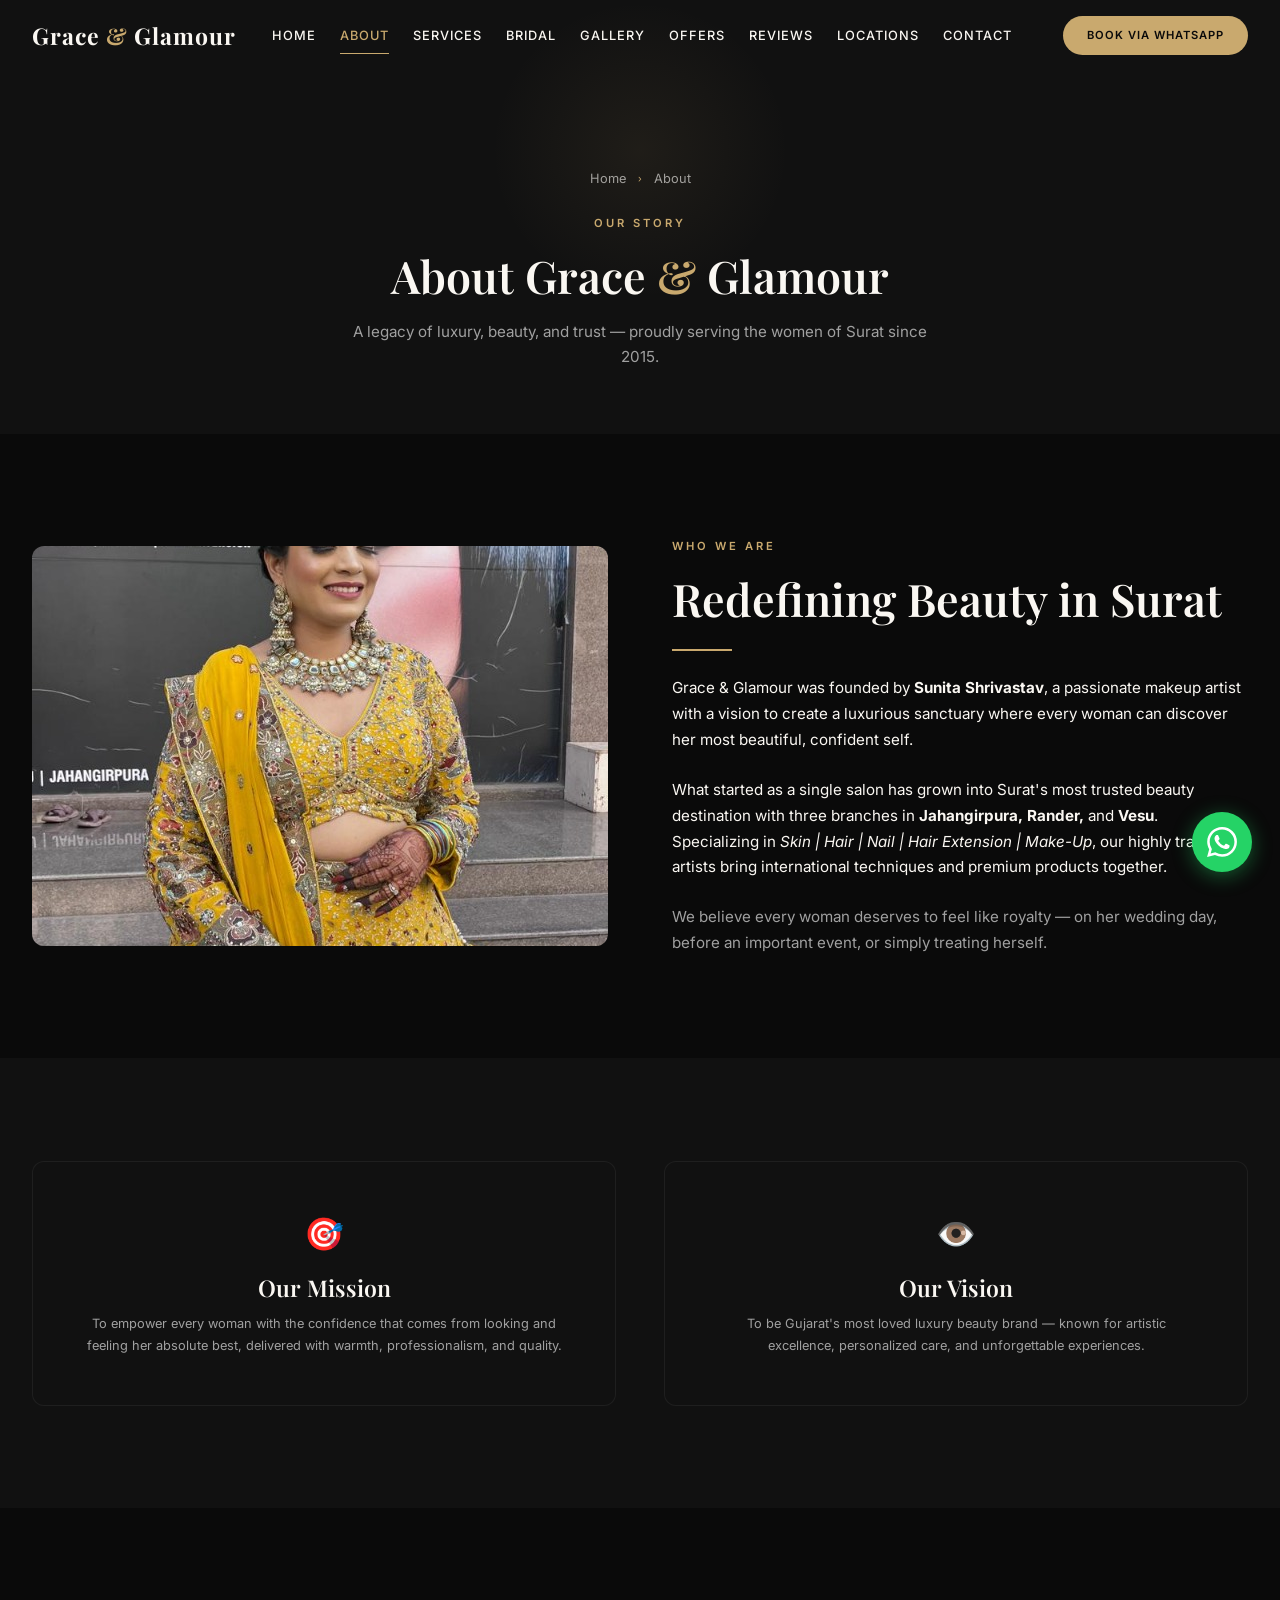
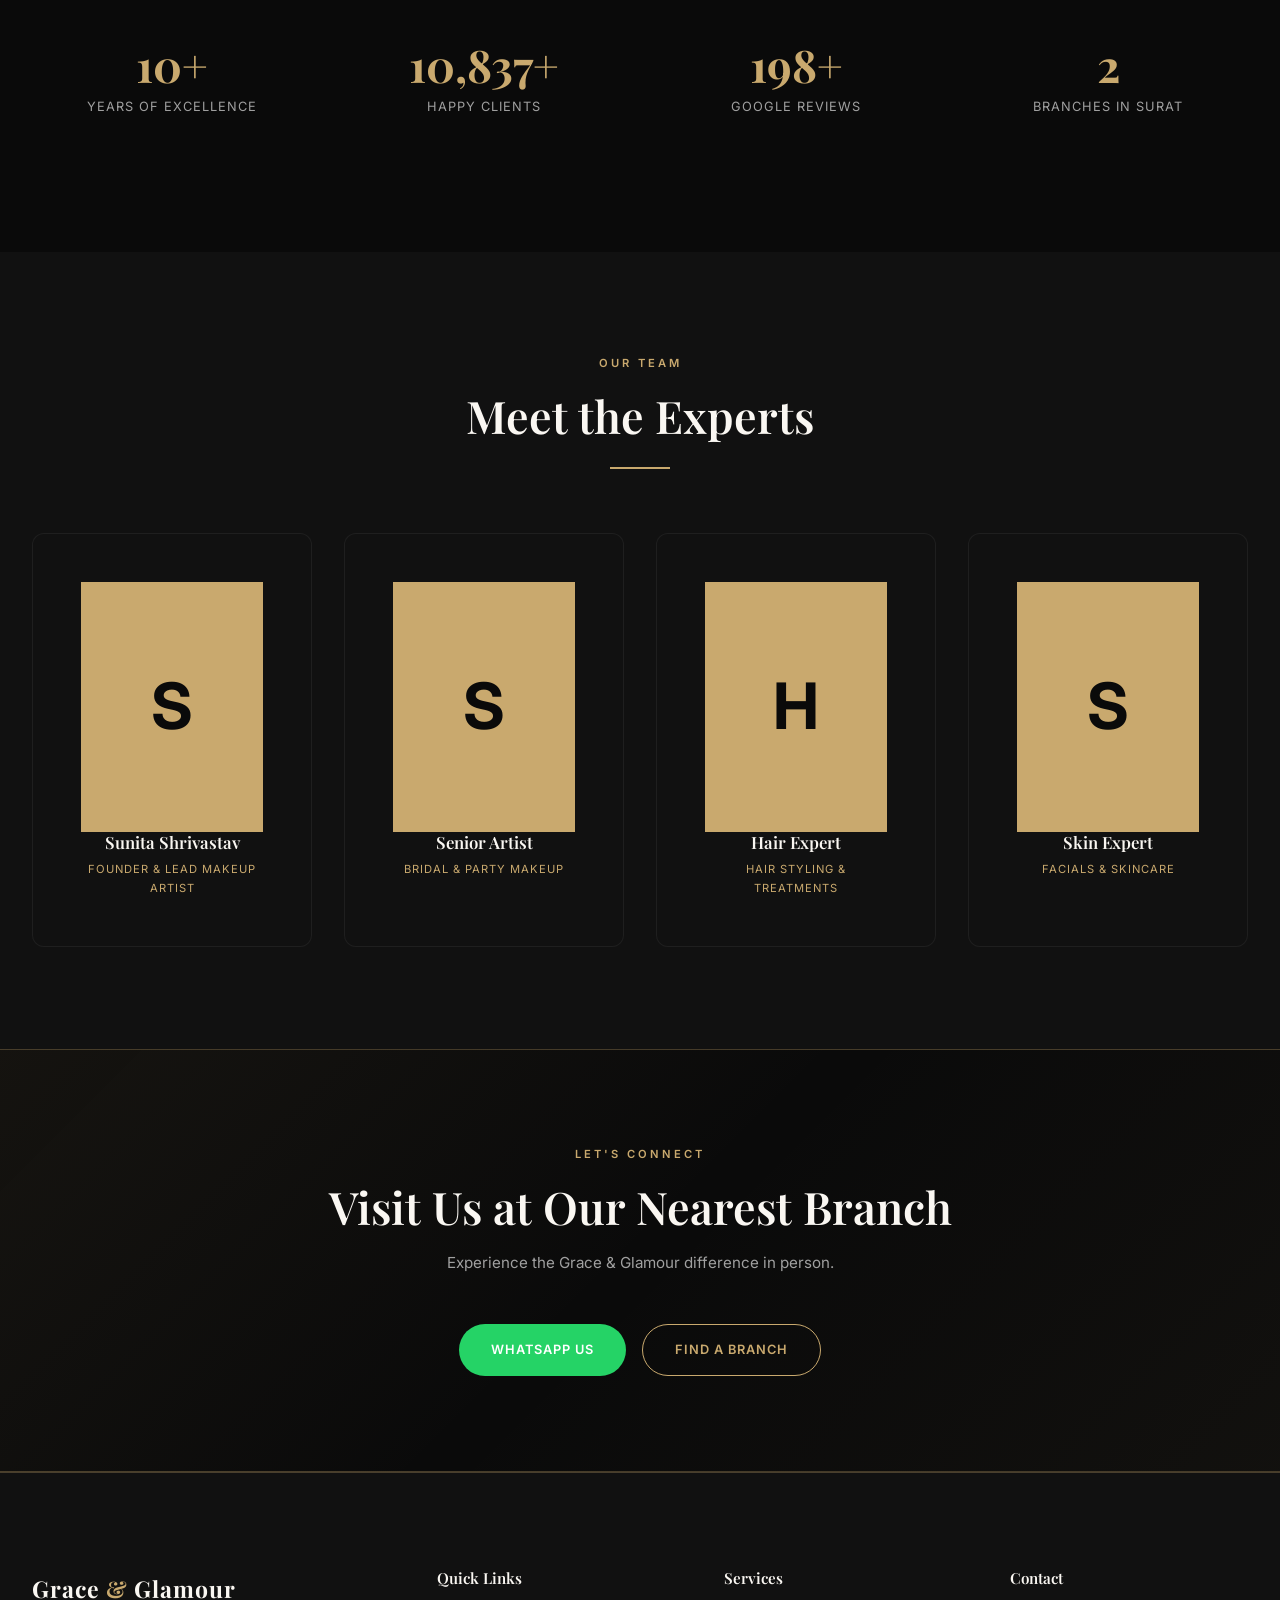
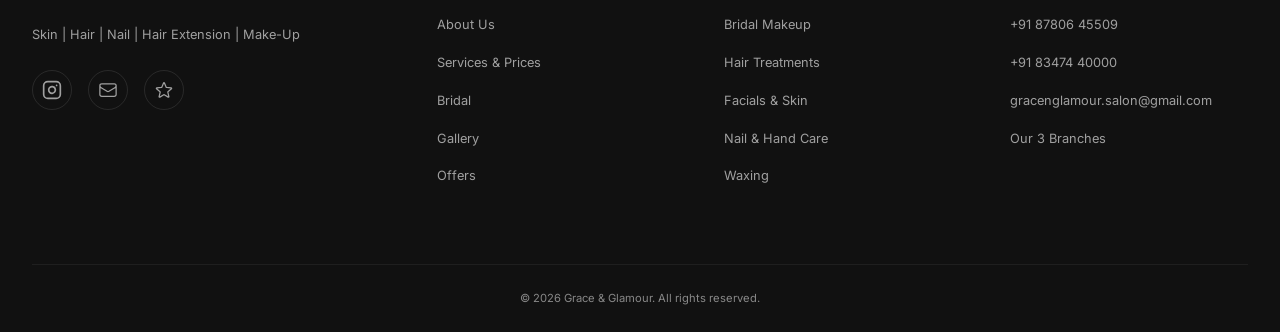
==== commit 47c394c6: "favicon update" ====
--- a/about.html
+++ b/about.html
@@ -14,8 +14,9 @@
     <meta property="og:type" content="website">
     <meta property="og:url" content="https://grace-glamour.vercel.app/about.html">
     <meta name="twitter:card" content="summary_large_image">
-    <link rel="icon" type="image/png" href="images/favicon.png">
-    <link rel="apple-touch-icon" href="images/favicon.png">
+    <link rel="icon" type="image/x-icon" href="images/favicon.ico">
+    <link rel="icon" type="image/png" sizes="48x48" href="images/favicon-48.png">
+    <link rel="apple-touch-icon" sizes="180x180" href="images/apple-touch-icon.png">
     <link rel="stylesheet" href="css/style.css">
     <script type="application/ld+json">
     {
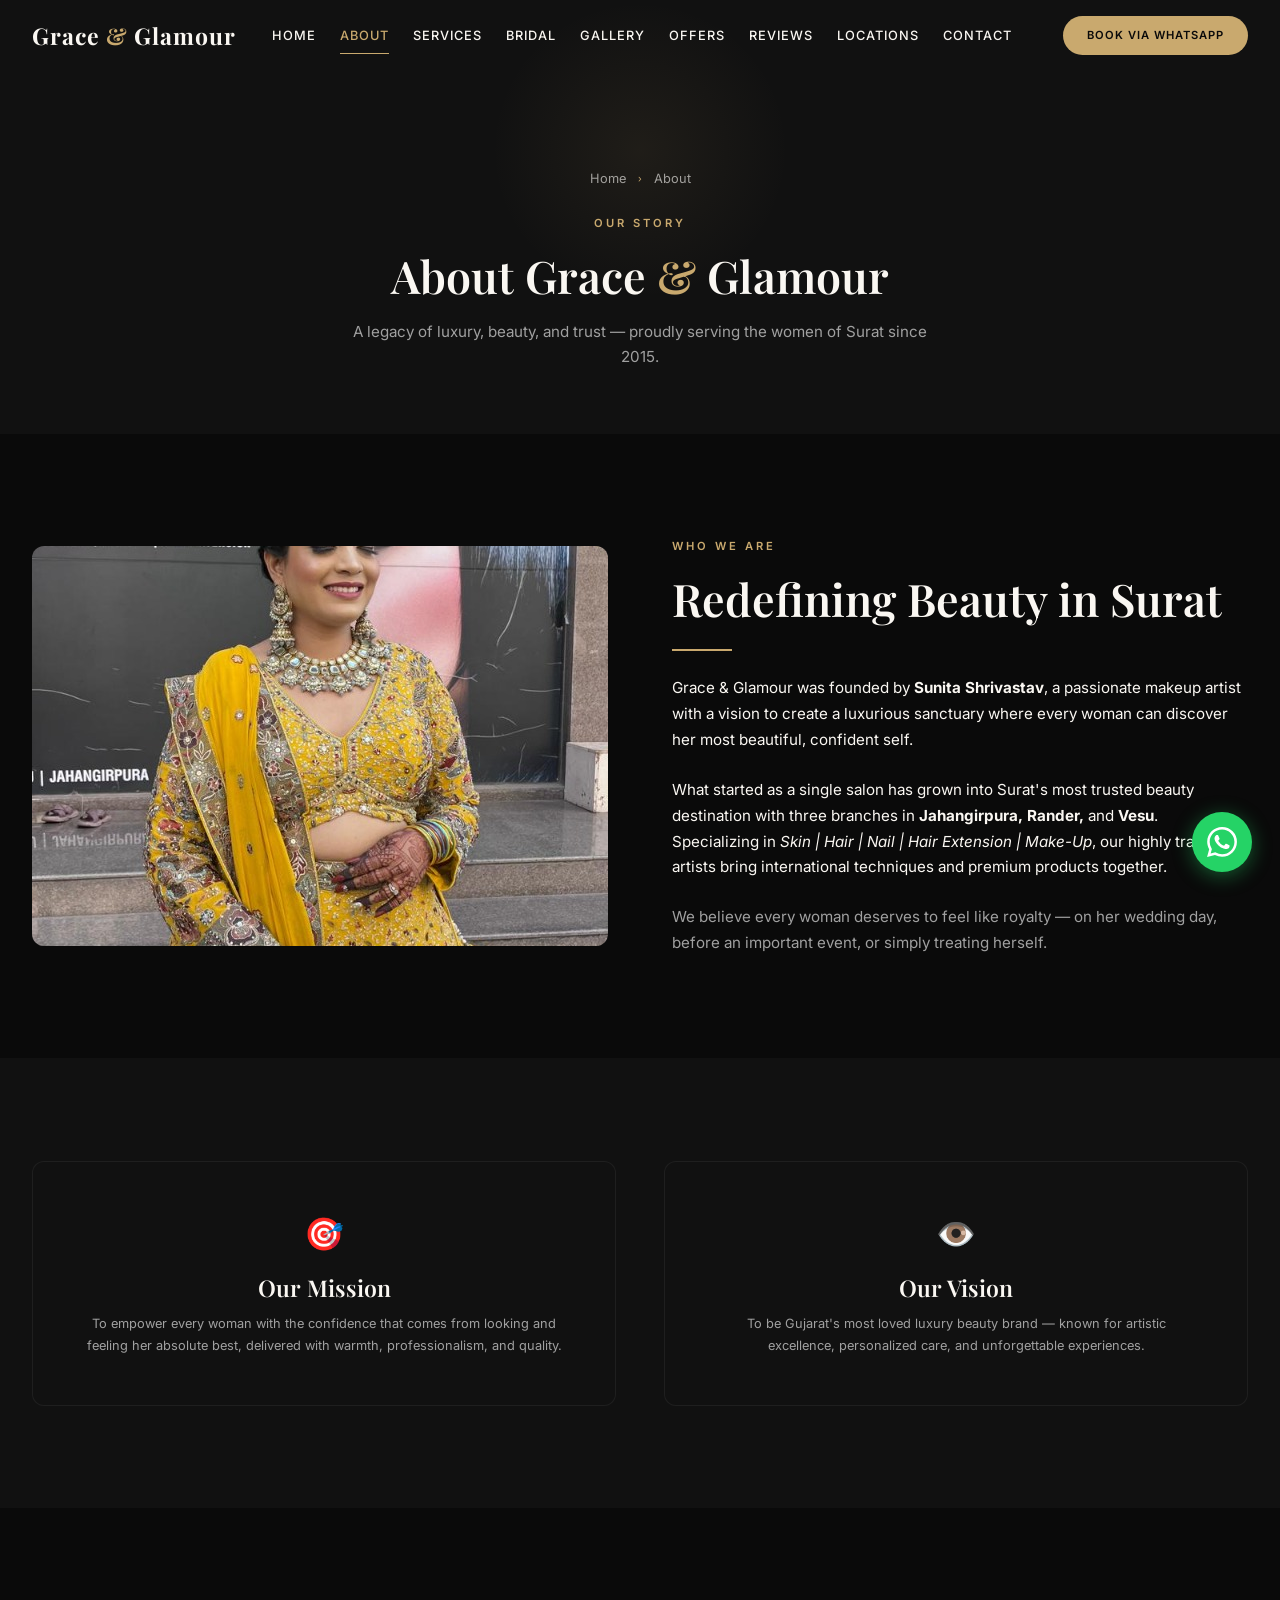
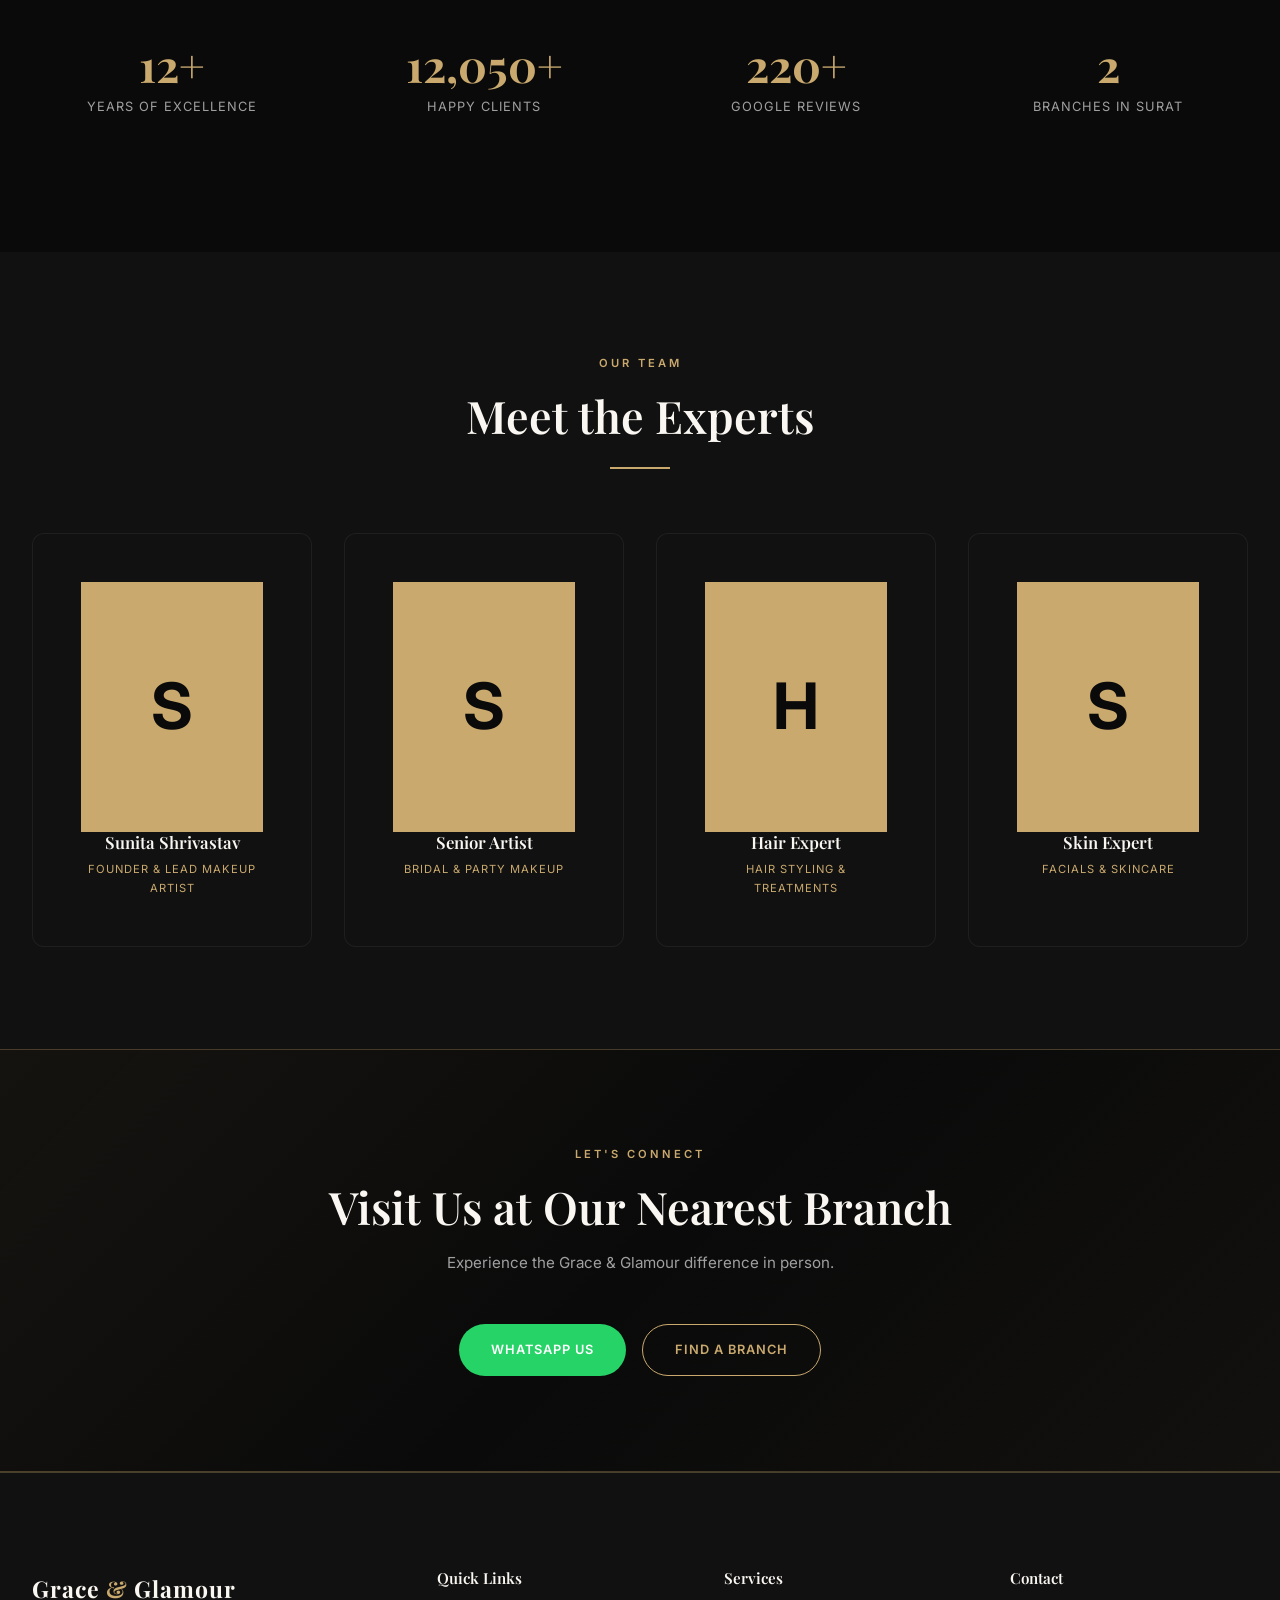
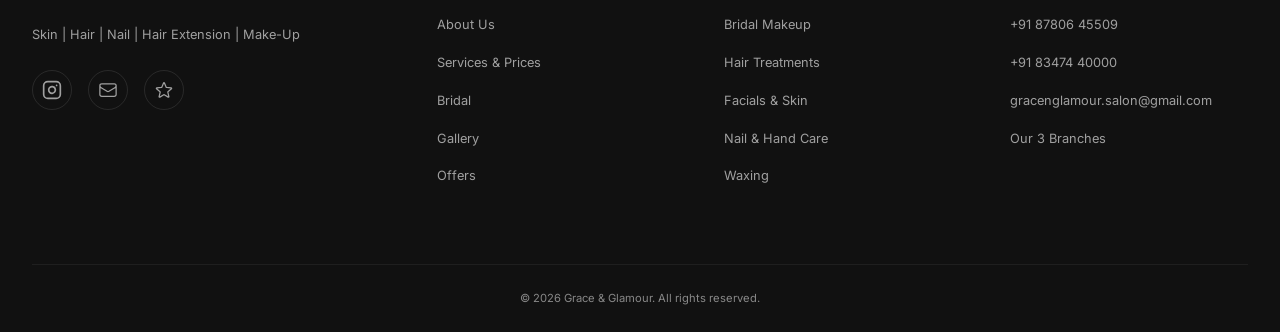
==== commit 99e92f28: "sitemap update" ====
--- a/about.html
+++ b/about.html
@@ -7,12 +7,12 @@
     <title>About Us — Grace & Glamour | Luxury Beauty Salon in Surat</title>
     <meta name="description"
         content="Grace & Glamour — founded by Sunita Shrivastav. Surat's leading luxury beauty & bridal salon for Skin, Hair, Nail, Hair Extension & Make-Up. 3 branches across Surat.">
-    <link rel="canonical" href="https://grace-glamour.vercel.app/about.html">
+    <link rel="canonical" href="https://www.gracenglamour.site/about.html">
     <meta property="og:title" content="About Grace & Glamour — Luxury Beauty Salon in Surat">
     <meta property="og:description"
         content="Founded by Sunita Shrivastav. Surat's most trusted luxury beauty & bridal salon.">
     <meta property="og:type" content="website">
-    <meta property="og:url" content="https://grace-glamour.vercel.app/about.html">
+    <meta property="og:url" content="https://www.gracenglamour.site/about.html">
     <meta name="twitter:card" content="summary_large_image">
     <link rel="icon" type="image/x-icon" href="images/favicon.ico">
     <link rel="icon" type="image/png" sizes="48x48" href="images/favicon-48.png">
@@ -23,8 +23,8 @@
       "@context": "https://schema.org",
       "@type": "BreadcrumbList",
       "itemListElement": [
-        {"@type": "ListItem", "position": 1, "name": "Home", "item": "https://grace-glamour.vercel.app/"},
-        {"@type": "ListItem", "position": 2, "name": "About", "item": "https://grace-glamour.vercel.app/about.html"}
+        {"@type": "ListItem", "position": 1, "name": "Home", "item": "https://www.gracenglamour.site/"},
+        {"@type": "ListItem", "position": 2, "name": "About", "item": "https://www.gracenglamour.site/about.html"}
       ]
     }
     </script>
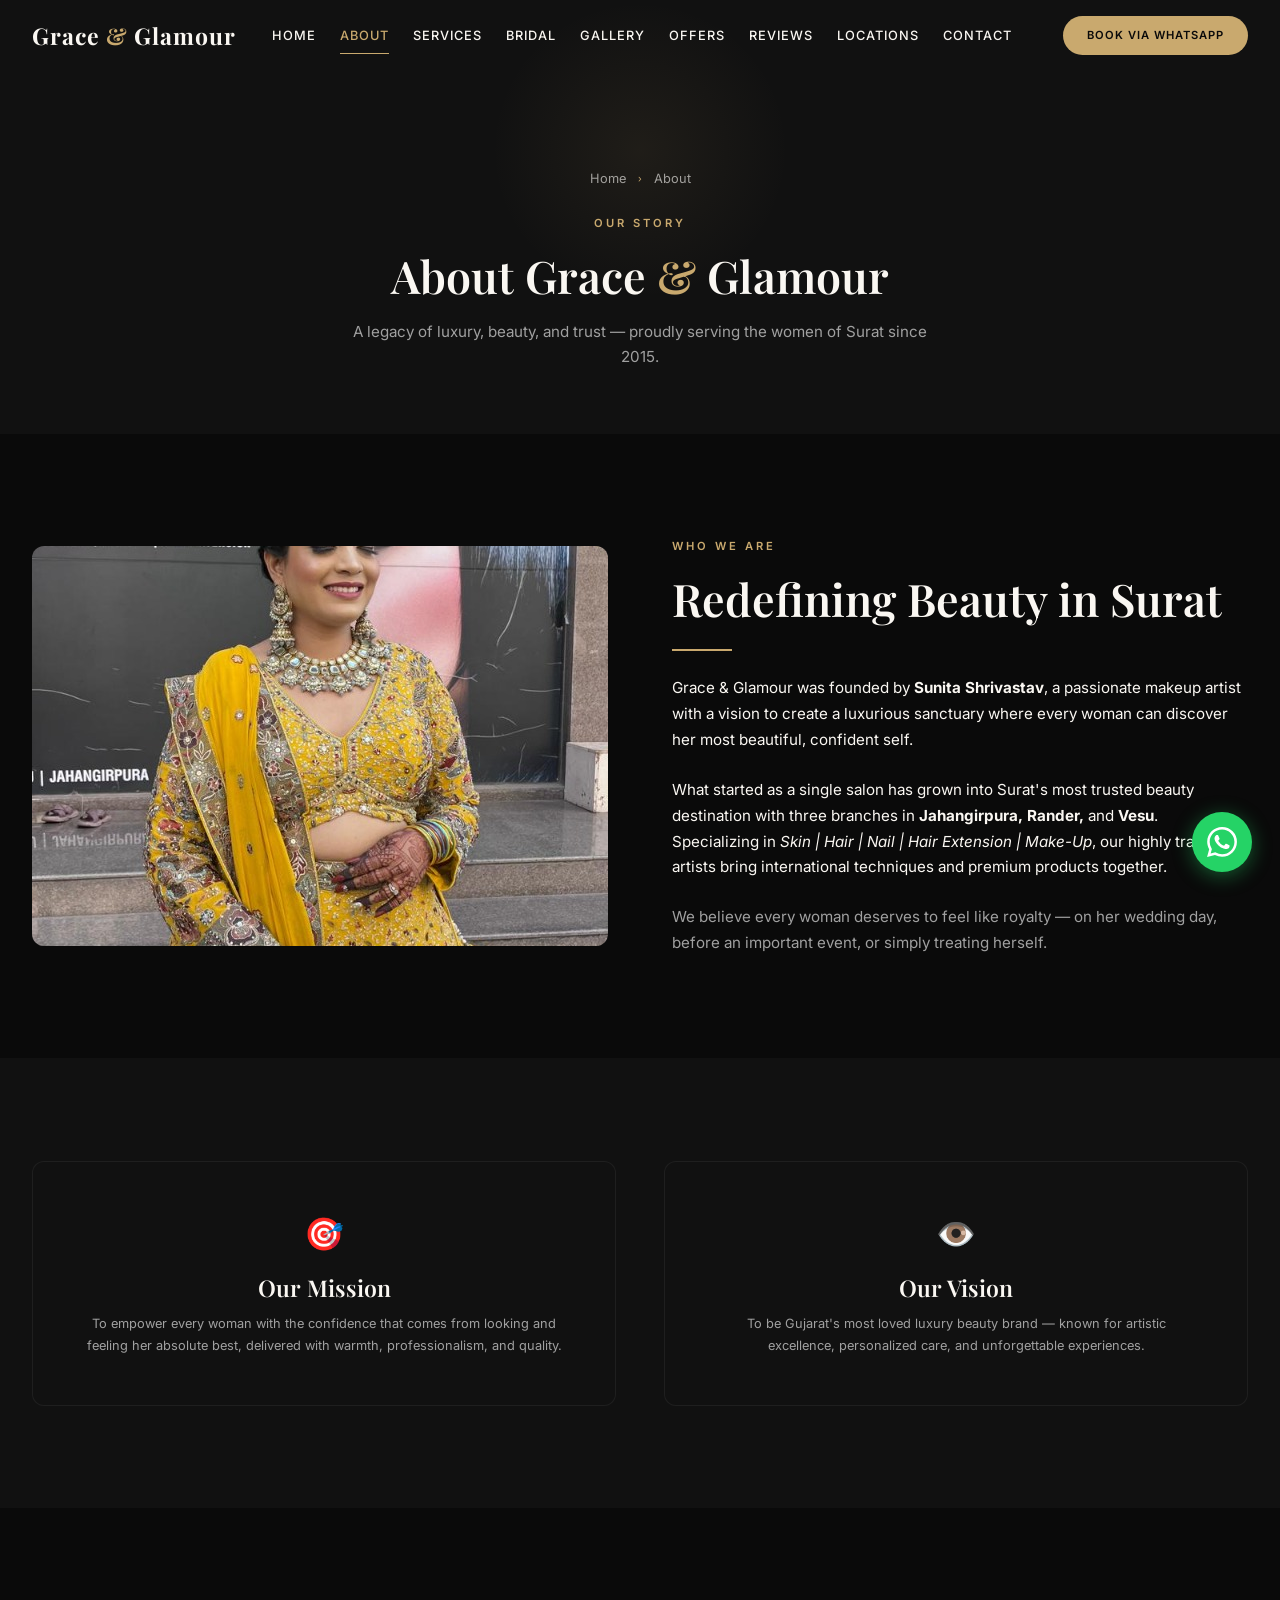
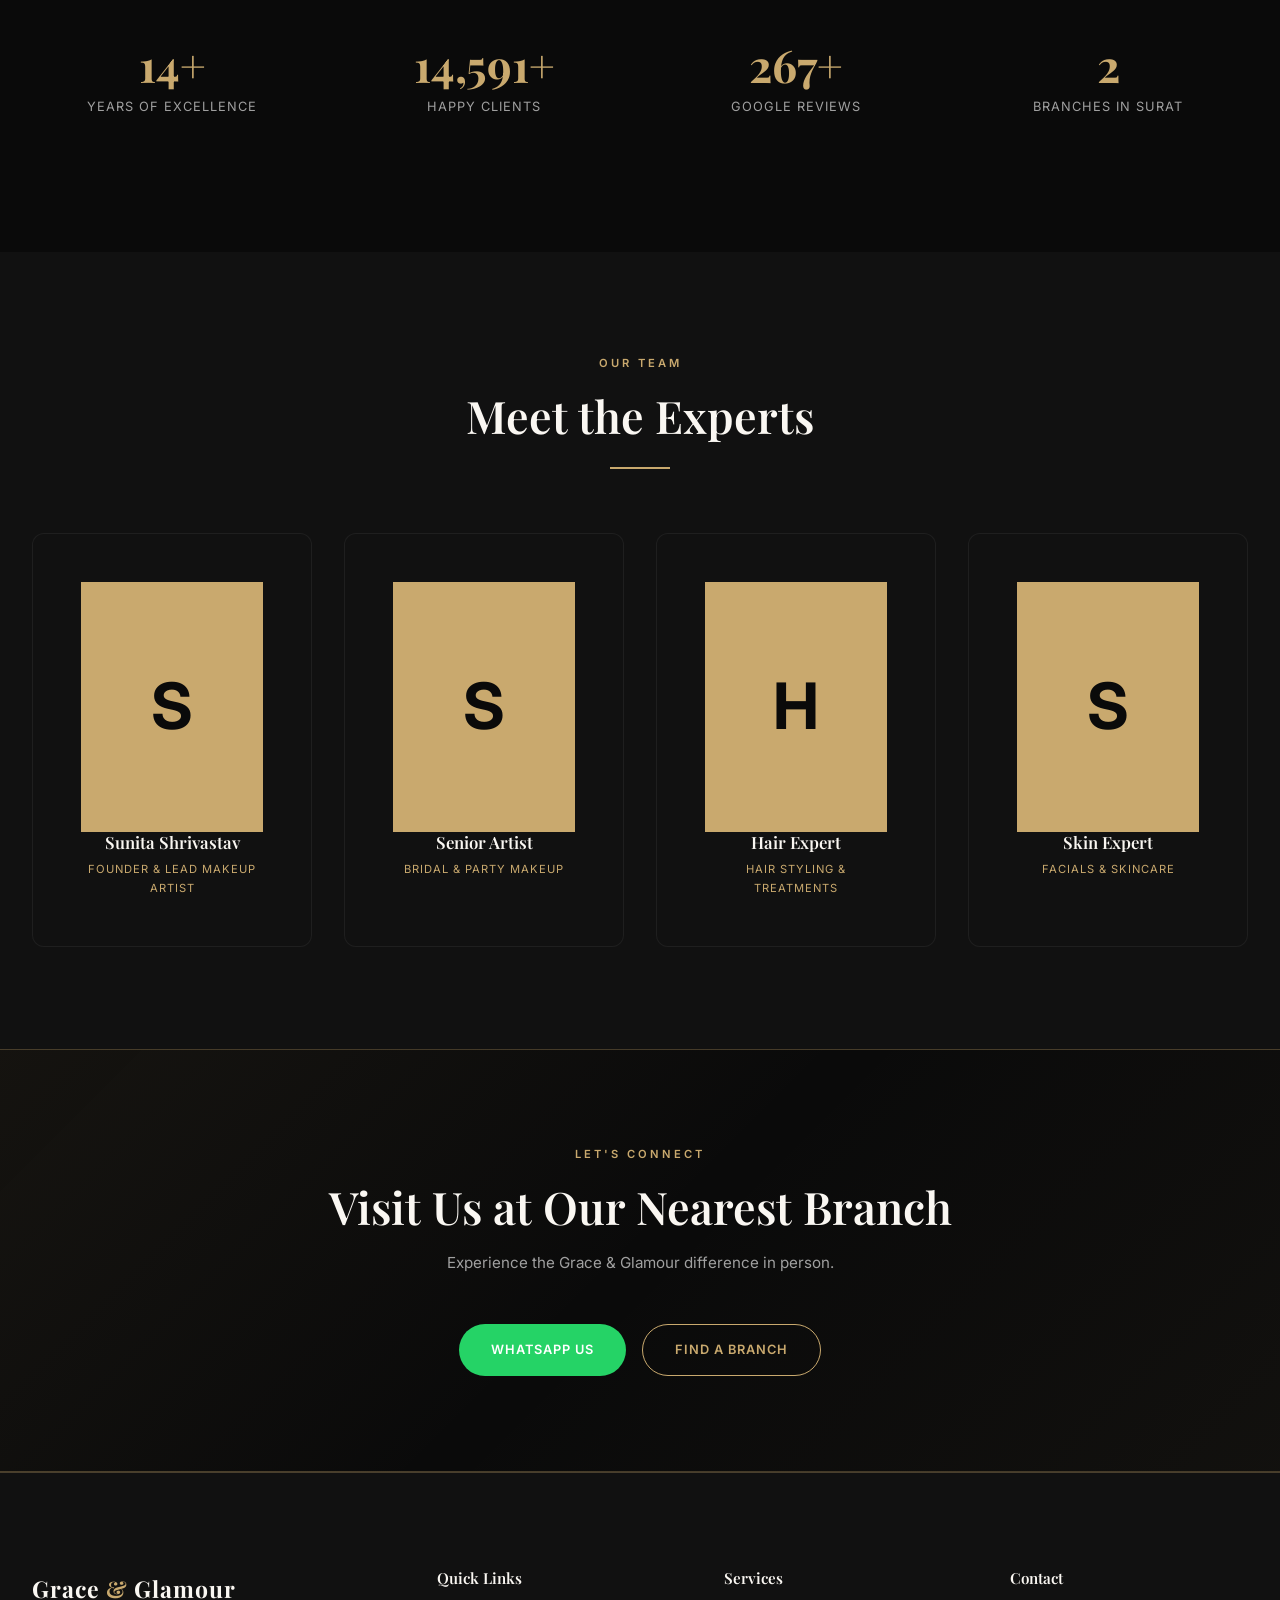
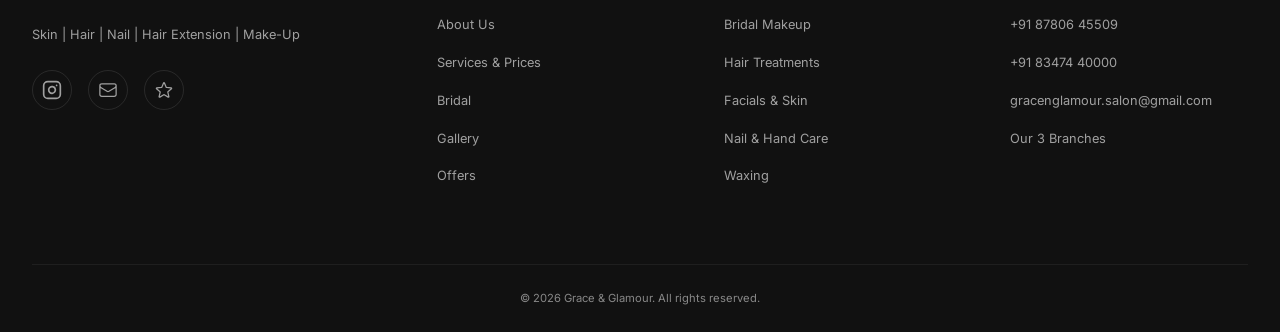
==== commit 4e2c7c55: "added the vercel analystics" ====
--- a/about.html
+++ b/about.html
@@ -193,10 +193,24 @@
                 <div class="footer-brand"><a href="index.html" class="nav-logo">Grace <span>&amp;</span> Glamour</a>
                     <p>Skin | Hair | Nail | Hair Extension | Make-Up</p>
                     <div class="footer-social"><a href="https://www.instagram.com/grace.n.glamour_salon_academy/"
-                            target="_blank" rel="noopener noreferrer" aria-label="Instagram"><svg viewBox="0 0 24 24" width="20" height="20" stroke="currentColor" stroke-width="2" fill="none" stroke-linecap="round" stroke-linejoin="round" class="css-i6dzq1"><rect x="2" y="2" width="20" height="20" rx="5" ry="5"></rect><path d="M16 11.37A4 4 0 1 1 12.63 8 4 4 0 0 1 16 11.37z"></path><line x1="17.5" y1="6.5" x2="17.51" y2="6.5"></line></svg></a><a
-                            href="mailto:gracenglamour.salon@gmail.com" aria-label="Email"><svg xmlns="http://www.w3.org/2000/svg" fill="none" viewBox="0 0 24 24" stroke-width="1.5" stroke="currentColor" width="20" height="20"><path stroke-linecap="round" stroke-linejoin="round" d="M21.75 6.75v10.5a2.25 2.25 0 01-2.25 2.25h-15a2.25 2.25 0 01-2.25-2.25V6.75m19.5 0A2.25 2.25 0 0019.5 4.5h-15a2.25 2.25 0 00-2.25 2.25m19.5 0v.243a2.25 2.25 0 01-1.07 1.916l-7.5 4.615a2.25 2.25 0 01-2.36 0L3.32 8.91a2.25 2.25 0 01-1.07-1.916V6.75" /></svg></a><a
-                            href="https://g.page/r/CR6FOvfgBTPnEBM/review" target="_blank" rel="noopener noreferrer"
-                            aria-label="Google Reviews"><svg xmlns="http://www.w3.org/2000/svg" fill="none" viewBox="0 0 24 24" stroke-width="1.5" stroke="currentColor" width="20" height="20"><path stroke-linecap="round" stroke-linejoin="round" d="M11.48 3.499a.562.562 0 011.04 0l2.125 5.111a.563.563 0 00.475.345l5.518.442c.499.04.701.663.321.988l-4.204 3.602a.563.563 0 00-.182.557l1.285 5.385a.562.562 0 01-.84.61l-4.725-2.885a.563.563 0 00-.586 0L6.982 20.54a.562.562 0 01-.84-.61l1.285-5.386a.562.562 0 00-.182-.557l-4.204-3.602a.563.563 0 01.321-.988l5.518-.442a.563.563 0 00.475-.345L11.48 3.5z" /></svg></a></div>
+                            target="_blank" rel="noopener noreferrer" aria-label="Instagram"><svg viewBox="0 0 24 24"
+                                width="20" height="20" stroke="currentColor" stroke-width="2" fill="none"
+                                stroke-linecap="round" stroke-linejoin="round" class="css-i6dzq1">
+                                <rect x="2" y="2" width="20" height="20" rx="5" ry="5"></rect>
+                                <path d="M16 11.37A4 4 0 1 1 12.63 8 4 4 0 0 1 16 11.37z"></path>
+                                <line x1="17.5" y1="6.5" x2="17.51" y2="6.5"></line>
+                            </svg></a><a href="mailto:gracenglamour.salon@gmail.com" aria-label="Email"><svg
+                                xmlns="http://www.w3.org/2000/svg" fill="none" viewBox="0 0 24 24" stroke-width="1.5"
+                                stroke="currentColor" width="20" height="20">
+                                <path stroke-linecap="round" stroke-linejoin="round"
+                                    d="M21.75 6.75v10.5a2.25 2.25 0 01-2.25 2.25h-15a2.25 2.25 0 01-2.25-2.25V6.75m19.5 0A2.25 2.25 0 0019.5 4.5h-15a2.25 2.25 0 00-2.25 2.25m19.5 0v.243a2.25 2.25 0 01-1.07 1.916l-7.5 4.615a2.25 2.25 0 01-2.36 0L3.32 8.91a2.25 2.25 0 01-1.07-1.916V6.75" />
+                            </svg></a><a href="https://g.page/r/CR6FOvfgBTPnEBM/review" target="_blank"
+                            rel="noopener noreferrer" aria-label="Google Reviews"><svg
+                                xmlns="http://www.w3.org/2000/svg" fill="none" viewBox="0 0 24 24" stroke-width="1.5"
+                                stroke="currentColor" width="20" height="20">
+                                <path stroke-linecap="round" stroke-linejoin="round"
+                                    d="M11.48 3.499a.562.562 0 011.04 0l2.125 5.111a.563.563 0 00.475.345l5.518.442c.499.04.701.663.321.988l-4.204 3.602a.563.563 0 00-.182.557l1.285 5.385a.562.562 0 01-.84.61l-4.725-2.885a.563.563 0 00-.586 0L6.982 20.54a.562.562 0 01-.84-.61l1.285-5.386a.562.562 0 00-.182-.557l-4.204-3.602a.563.563 0 01.321-.988l5.518-.442a.563.563 0 00.475-.345L11.48 3.5z" />
+                            </svg></a></div>
                 </div>
                 <div class="footer-col">
                     <h4>Quick Links</h4>
@@ -242,6 +256,10 @@
         </svg>
     </a>
     <script src="js/main.js"></script>
+    <!-- Vercel Analytics -->
+    <script defer src="/_vercel/insights/script.js"></script>
+    <!-- Vercel Speed Insights -->
+    <script defer src="/_vercel/speed-insights/script.js"></script>
 </body>
 
 </html>
